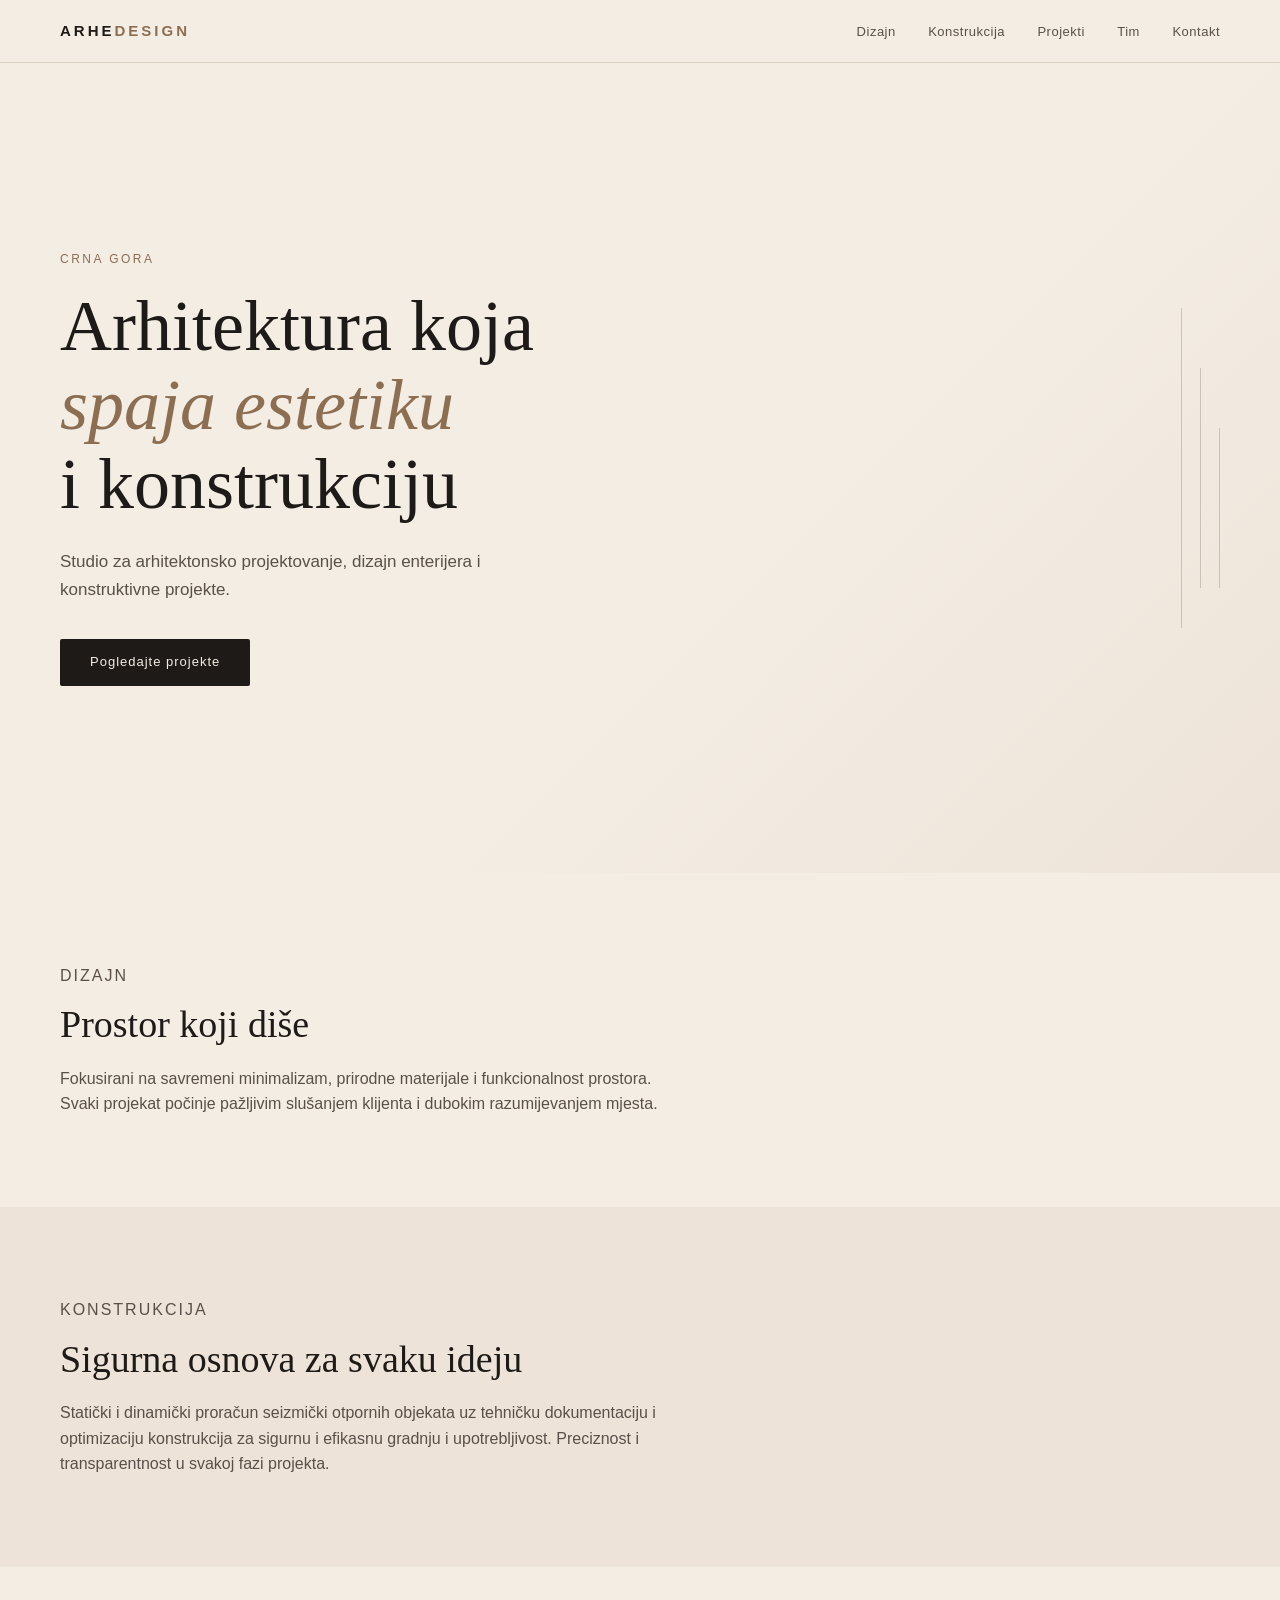
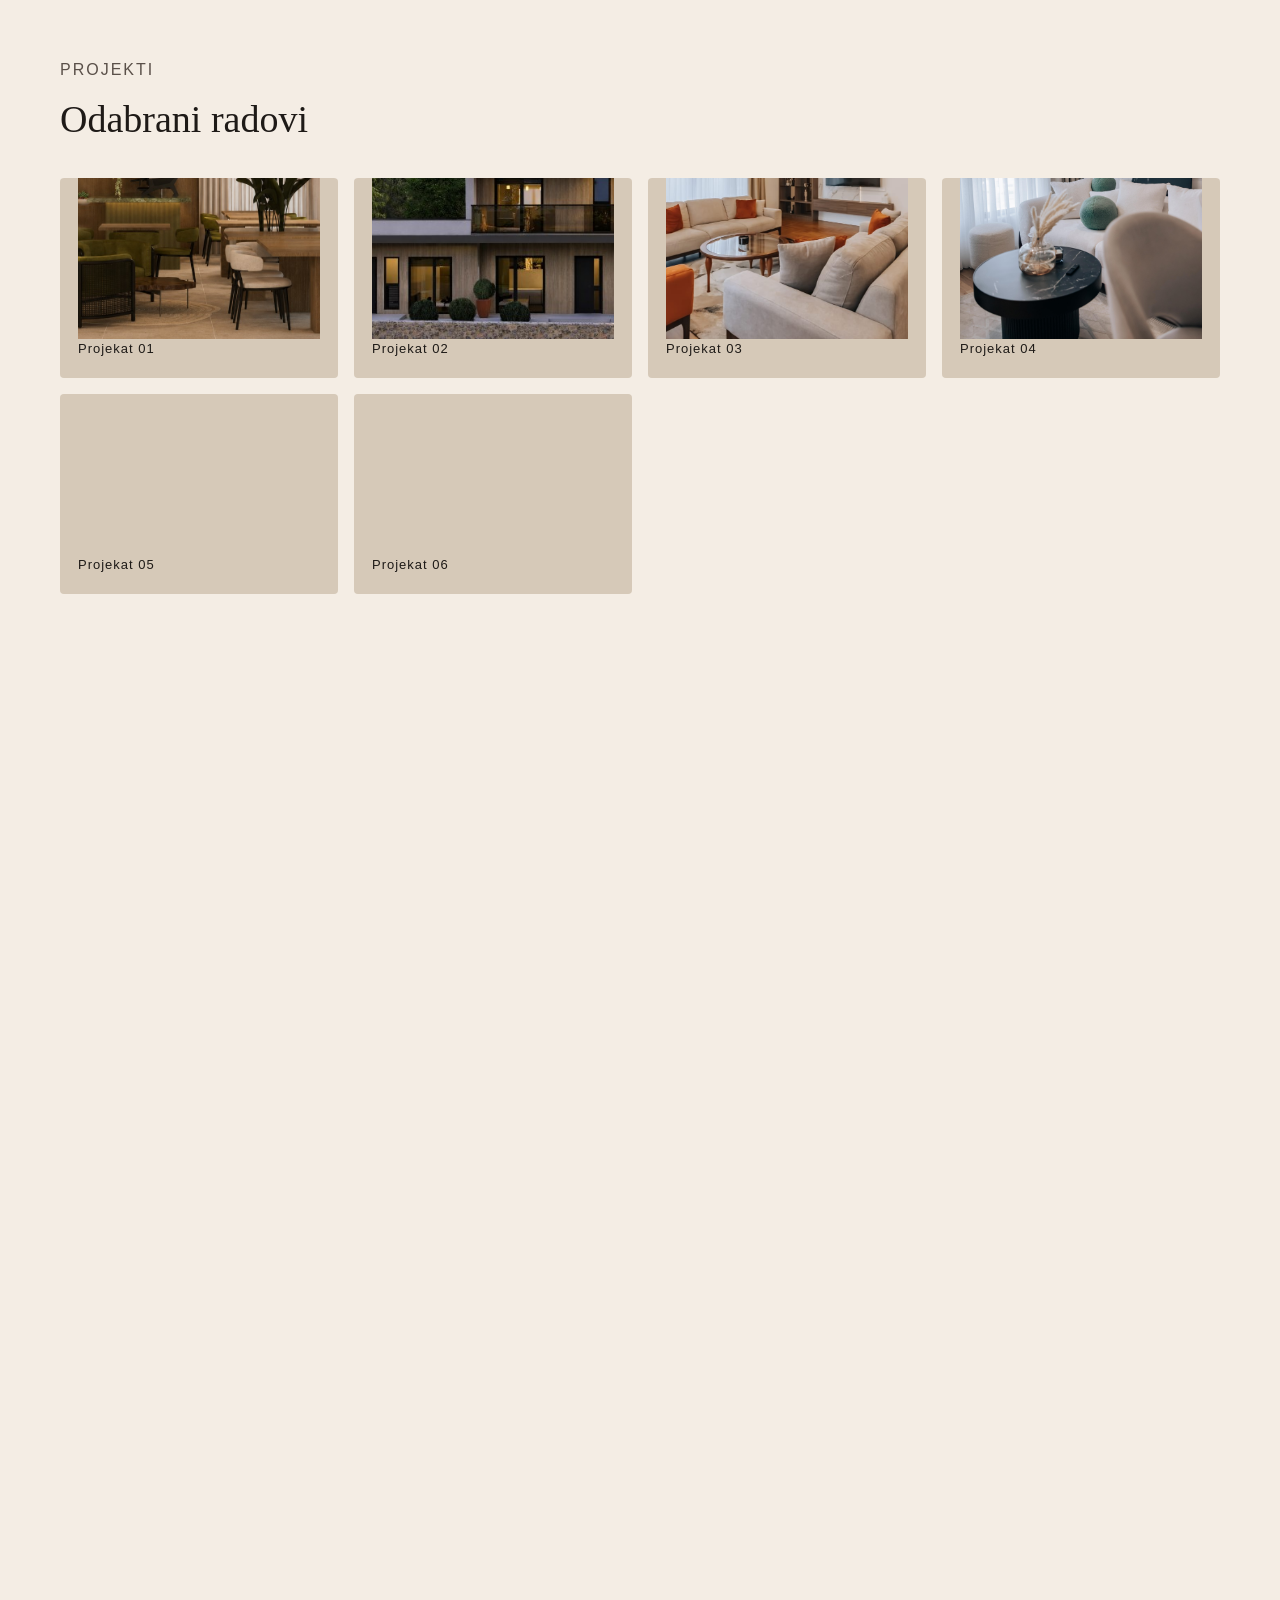
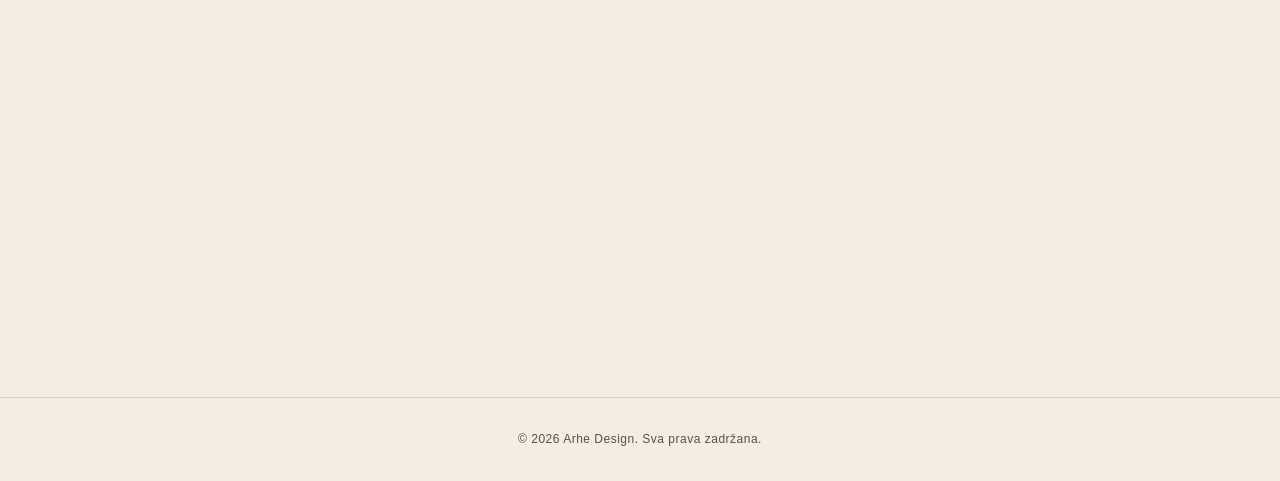
==== index.html @ d89b717d "IG add" ====
<!DOCTYPE html>
<html lang="sr">
<head>
  <meta charset="UTF-8" />
  <meta name="viewport" content="width=device-width, initial-scale=1.0"/>
  <title>Arhe Design – Arhitektonski Studio</title>
  <link rel="stylesheet" href="Style.css"/>
</head>

<body>

  <!-- NAV -->
  <header>
    <div class="logo">ARHE<span>DESIGN</span></div>
    <nav>
      <a href="#design">Dizajn</a>
      <a href="#construction">Konstrukcija</a>
      <a href="#projects">Projekti</a>
      <a href="#team">Tim</a>
      <a href="#contact">Kontakt</a>
    </nav>
    <button class="nav-toggle" aria-label="Meni">&#9776;</button>
  </header>

  <!-- HERO -->
  <section class="hero">
    <div class="hero-inner">
      <p class="eyebrow">Crna Gora</p>
      <h1>Arhitektura koja<br><em>spaja estetiku</em><br>i konstrukciju</h1>
      <p class="hero-sub">Studio za arhitektonsko projektovanje, dizajn enterijera i konstruktivne projekte.</p>
      <a href="#projects" class="btn">Pogledajte projekte</a>
    </div>
    <div class="hero-lines" aria-hidden="true">
      <span></span><span></span><span></span>
    </div>
  </section>

  <!-- DESIGN -->
  <section id="design" class="section reveal">
    <div class="section-inner">
      <p class="label">Dizajn</p>
      <h2>Prostor koji diše</h2>
      <p>Fokusirani na savremeni minimalizam, prirodne materijale i funkcionalnost prostora. Svaki projekat počinje pažljivim slušanjem klijenta i dubokim razumijevanjem mjesta.</p>
    </div>
  </section>

  <!-- CONSTRUCTION -->
  <section id="construction" class="section alt reveal">
    <div class="section-inner">
      <p class="label">Konstrukcija</p>
      <h2>Sigurna osnova za svaku ideju</h2>
      <p>Statički i dinamički proračun seizmički otpornih objekata uz tehničku dokumentaciju i optimizaciju konstrukcija za sigurnu i efikasnu gradnju i upotrebljivost. Preciznost i transparentnost u svakoj fazi projekta.</p>
    </div>
  </section>

  <!-- PROJECTS -->
  <section id="projects" class="section reveal">
    <div class="section-inner">
      <p class="label">Projekti</p>
      <h2>Odabrani radovi</h2>
      <div class="grid">
        <a href="projekat-01.html" class="card">
            <span>
                <div class="person-img-wrap">
                    <img src="images/slika1.1.jpg" alt="slika-1.1">
                </div>
                Projekat 01
            </span>
        </a>
        <a href="projekat-02.html" class="card">
            <span>
                <div class="person-img-wrap">
                    <img src="images/slika2.1.jpg" alt="slika-2.1">
                </div>
                Projekat 02
            </span>
        </a>
        <a href="projekat-03.html" class="card">
          <span>
            <div class="person-img-wrap">
                    <img src="images/slika3.1.jpeg" alt="slika-3.1">
                </div>
            Projekat 03
          </span>
        </a>
        <a href="projekat-04.html" class="card">
          <span>
            <div class="person-img-wrap">
                    <img src="images/slika4.1.jpeg" alt="slika-4.1">
                </div>
            Projekat 04</span>
          </a>
        <a href="projekat-05.html" class="card"><span>Projekat 05</span></a>
        <a href="projekat-06.html" class="card"><span>Projekat 06</span></a>
      </div>
    </div>
  </section>

  <!-- TEAM -->
  <section id="team" class="section alt reveal">
    <div class="section-inner">
      <p class="label">Tim</p>
      <h2>Ko stoji iza studija</h2>
      <div class="team">
        <div class="person">
          <div class="person-img-wrap">
            <img src="images/irma.jpg" alt="Irma Šehović">
          </div>
          <div class="person-info">
            <h3>Irma Šehović</h3>
            <p class="role">Spec. Sci Arh</p>
          </div>
        </div>
        <div class="person">
          <div class="person-img-wrap">
            <img src="images/danijela.jpg" alt="Danijela Crvenica">
          </div>
          <div class="person-info">
            <h3>Danijela Crvenica</h3>
            <p class="role">Spec. Sci Arh</p>
          </div>
        </div>
      </div>
    </div>
  </section>

  <!-- CONTACT -->
  <section id="contact" class="section reveal">
    <div class="section-inner">
      <p class="label">Kontakt</p>
      <h2>Počnimo razgovor</h2>
      <div class="contact-box">
        <a href="mailto:arhedesign7@gmail.com" class="contact-row">
          <span class="contact-icon">✉</span>
          <span>arhedesign7@gmail.com</span>
        </a>
        <a href="https://www.instagram.com/arhe_design" target="_blank" rel="noopener noreferrer" class="contact-row">
          <span class="contact-icon">📷</span>
          <span>@arhe_design</span>
        </a>
        <div class="contact-row">
          <span class="contact-icon">◎</span>
          <span>Crna Gora</span>
        </div>
      </div>
    </div>
  </section>

  <footer>
    <p>© 2026 Arhe Design. Sva prava zadržana.</p>
  </footer>

  <script>
    // Scroll reveal
    const reveals = document.querySelectorAll('.reveal');
    const observer = new IntersectionObserver((entries) => {
      entries.forEach(e => { if (e.isIntersecting) { e.target.classList.add('visible'); } });
    }, { threshold: 0.1 });
    reveals.forEach(el => observer.observe(el));

    // Mobile nav toggle
    const toggle = document.querySelector('.nav-toggle');
    const nav = document.querySelector('nav');
    toggle.addEventListener('click', () => nav.classList.toggle('open'));
    nav.querySelectorAll('a').forEach(a => a.addEventListener('click', () => nav.classList.remove('open')));
  </script>

</body>
</html>
---- Style.css ----
/* ===========================
   RESET & BASE
=========================== */
*, *::before, *::after {
    margin: 0;
    padding: 0;
    box-sizing: border-box;
  }
  
  :root {
    --cream:     #f4ede4;
    --cream-alt: #ede3d8;
    --sand:      #d6c9b8;
    --ink:       #1e1a17;
    --ink-soft:  #5a5049;
    --accent:    #8c6e52;
    --border:    #ddd0c3;
  }
  
  html {
    scroll-behavior: smooth;
  }
  
  body {
    background: var(--cream);
    color: var(--ink);
    font-family: "Helvetica Neue", Arial, sans-serif;
    font-size: 16px;
    line-height: 1.6;
    -webkit-font-smoothing: antialiased;
  }
  
  /* ===========================
     SCROLL REVEAL
  =========================== */
  .reveal {
    opacity: 0;
    transform: translateY(28px);
    transition: opacity 0.7s ease, transform 0.7s ease;
  }
  .reveal.visible {
    opacity: 1;
    transform: none;
  }
  
  /* ===========================
     HEADER
  =========================== */
  header {
    position: sticky;
    top: 0;
    z-index: 100;
    display: flex;
    align-items: center;
    justify-content: space-between;
    padding: 18px 60px;
    background: rgba(244, 237, 228, 0.92);
    backdrop-filter: blur(8px);
    border-bottom: 1px solid var(--border);
  }
  
  .logo {
    font-size: 15px;
    font-weight: 700;
    letter-spacing: 3px;
    color: var(--ink);
  }
  .logo span {
    color: var(--accent);
  }
  
  nav a {
    margin-left: 28px;
    text-decoration: none;
    color: var(--ink-soft);
    font-size: 13px;
    letter-spacing: 0.5px;
    transition: color 0.2s;
  }
  nav a:hover { color: var(--accent); }
  
  .nav-toggle {
    display: none;
    background: none;
    border: none;
    font-size: 22px;
    cursor: pointer;
    color: var(--ink);
  }
  
  /* ===========================
     HERO
  =========================== */
  .hero {
    min-height: 90vh;
    display: flex;
    align-items: center;
    padding: 80px 60px;
    position: relative;
    overflow: hidden;
    background: linear-gradient(135deg, var(--cream) 60%, var(--cream-alt));
  }
  
  .hero-inner {
    position: relative;
    z-index: 2;
    max-width: 760px;
  }
  
  .eyebrow {
    font-size: 12px;
    letter-spacing: 2.5px;
    text-transform: uppercase;
    color: var(--accent);
    margin-bottom: 18px;
  }
  
  .hero h1 {
    font-family: Georgia, "Times New Roman", serif;
    font-size: clamp(36px, 6vw, 72px);
    line-height: 1.1;
    font-weight: 400;
    color: var(--ink);
    margin-bottom: 24px;
  }
  
  .hero h1 em {
    font-style: italic;
    color: var(--accent);
  }
  
  .hero-sub {
    font-size: 17px;
    color: var(--ink-soft);
    max-width: 500px;
    margin-bottom: 36px;
  }
  
  .btn {
    display: inline-block;
    padding: 13px 30px;
    background: var(--ink);
    color: var(--cream);
    text-decoration: none;
    font-size: 13px;
    letter-spacing: 1px;
    border-radius: 2px;
    transition: background 0.25s, transform 0.2s;
  }
  .btn:hover {
    background: var(--accent);
    transform: translateY(-2px);
  }
  
  /* Decorative lines */
  .hero-lines {
    position: absolute;
    right: 60px;
    top: 50%;
    transform: translateY(-50%);
    display: flex;
    gap: 18px;
    opacity: 0.18;
    pointer-events: none;
  }
  .hero-lines span {
    width: 1px;
    height: 320px;
    background: var(--ink);
    display: block;
  }
  .hero-lines span:nth-child(2) { height: 220px; margin-top: 60px; }
  .hero-lines span:nth-child(3) { height: 160px; margin-top: 120px; }
  
  /* ===========================
     SECTIONS
  =========================== */
  .section {
    padding: 90px 60px;
  }
  
  .section.alt {
    background: var(--cream-alt);
  }
  
  .section-inner {
    max-width: 1600px;
    margin: 0 auto;
  }
  
  .label {
    font-size: 11px;
    letter-spacing: 2px;
    text-transform: uppercase;
    color: var(--accent);
    margin-bottom: 14px;
  }
  
  .section h2 {
    font-family: Georgia, "Times New Roman", serif;
    font-size: clamp(24px, 3.5vw, 38px);
    font-weight: 400;
    margin-bottom: 18px;
    line-height: 1.2;
  }
  
  .section p {
    color: var(--ink-soft);
    max-width: 600px;
    font-size: 16px;
  }
  
  /* ===========================
     PROJECT GRID
  =========================== */
  .grid {
    display: grid;
    grid-template-columns: repeat(auto-fit, minmax(260px, 1fr));
    gap: 16px;
    margin-top: 36px;
  }
  
  .card {
    height: 200px;
    background: var(--sand);
    border-radius: 4px;
    display: flex;
    align-items: flex-end;
    padding: 18px;
    position: relative;
    overflow: hidden;
    cursor: pointer;
    text-decoration: none;
    transition: transform 0.3s ease, box-shadow 0.3s ease;
  }
  .card::before {
    content: '→';
    position: absolute;
    top: 18px;
    right: 18px;
    font-size: 18px;
    color: var(--ink);
    opacity: 0;
    transform: translateX(-6px);
    transition: opacity 0.25s, transform 0.25s;
  }
  .card:hover {
    transform: translateY(-4px);
    box-shadow: 0 16px 36px rgba(0,0,0,0.1);
  }
  .card:hover::before {
    opacity: 1;
    transform: none;
  }
  .card span {
    font-size: 13px;
    letter-spacing: 1px;
    color: var(--ink);
    font-weight: 500;
  }
  
  /* ===========================
     TEAM
  =========================== */
  .team {
    display: grid;
    grid-template-columns: repeat(auto-fit, minmax(240px, 320px));
    gap: 24px;
    margin-top: 36px;
  }
  
  .person {
    background: var(--cream);
    border: 1px solid var(--border);
    border-radius: 6px;
    overflow: hidden;
    transition: transform 0.3s ease, box-shadow 0.3s ease;
  }
  .person:hover {
    transform: translateY(-6px);
    box-shadow: 0 14px 32px rgba(0,0,0,0.09);
  }
  
  .person-img-wrap {
    width: 100%;
    aspect-ratio: 3 / 4;
    background: var(--sand);
    overflow: hidden;
  }
  
  .person-img-wrap img {
    width: 100%;
    height: 100%;
    object-fit: cover;
    display: block;
    transition: transform 0.4s ease;
  }
  .person:hover .person-img-wrap img {
    transform: scale(1.04);
  }
  
  .person-info {
    padding: 18px 20px;
    border-top: 1px solid var(--border);
  }
  
  .person-info h3 {
    font-family: Georgia, serif;
    font-weight: 400;
    font-size: 17px;
    margin-bottom: 4px;
  }
  
  .person-info .role {
    font-size: 12px;
    letter-spacing: 1px;
    text-transform: uppercase;
    color: var(--accent);
  }
  
  /* ===========================
     CONTACT
  =========================== */
  .contact-box {
    margin-top: 32px;
    display: flex;
    flex-direction: column;
    gap: 0;
    border: 1px solid var(--border);
    border-radius: 6px;
    overflow: hidden;
    max-width: 420px;
  }
  
  .contact-row {
    display: flex;
    align-items: center;
    gap: 16px;
    padding: 20px 24px;
    background: var(--cream);
    text-decoration: none;
    color: var(--ink);
    font-size: 15px;
    border-bottom: 1px solid var(--border);
    transition: background 0.2s;
  }
  .contact-row:last-child { border-bottom: none; }
  .contact-row:hover { background: var(--cream-alt); }
  
  .contact-icon {
    font-size: 16px;
    color: var(--accent);
    width: 22px;
    text-align: center;
    flex-shrink: 0;
  }
  
  /* ===========================
     FOOTER
  =========================== */
  footer {
    text-align: center;
    padding: 32px 60px;
    font-size: 12px;
    letter-spacing: 0.5px;
    color: var(--ink-soft);
    border-top: 1px solid var(--border);
  }
  
  /* ===========================
     RESPONSIVE
  =========================== */
  @media (max-width: 768px) {
    header { padding: 16px 24px; }
  
    nav {
      display: none;
      position: absolute;
      top: 100%;
      left: 0; right: 0;
      background: var(--cream);
      border-bottom: 1px solid var(--border);
      padding: 16px 24px;
      flex-direction: column;
    }
    nav.open { display: flex; }
    nav a { margin: 8px 0; font-size: 15px; }
    .nav-toggle { display: block; }
  
    .hero { padding: 60px 24px; min-height: 80vh; }
    .hero-lines { display: none; }
  
    .section { padding: 60px 24px; }
    footer { padding: 24px; }
  
    .team { grid-template-columns: 1fr 1fr; }
  }
  
  @media (max-width: 480px) {
    .team { grid-template-columns: 1fr; max-width: 320px; }
    .grid { grid-template-columns: 1fr 1fr; }
    .card { height: 150px; }
  }
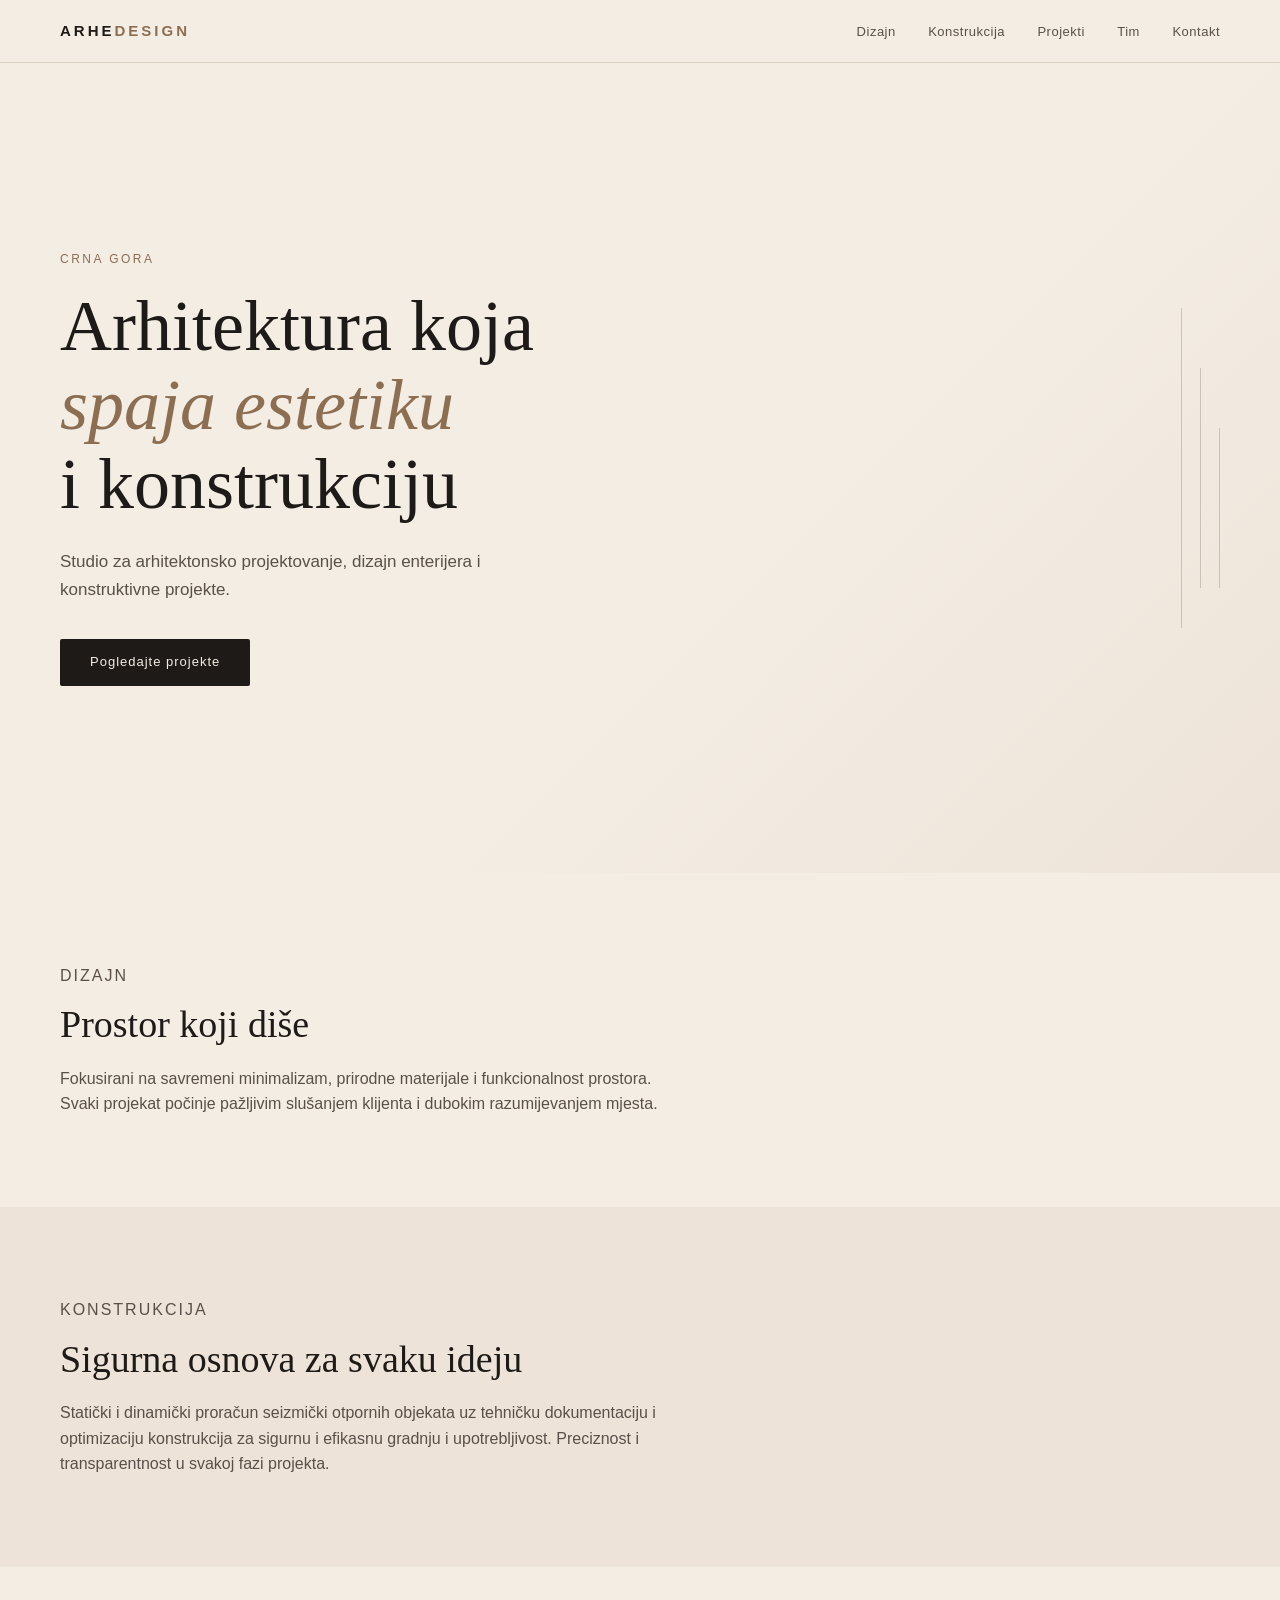
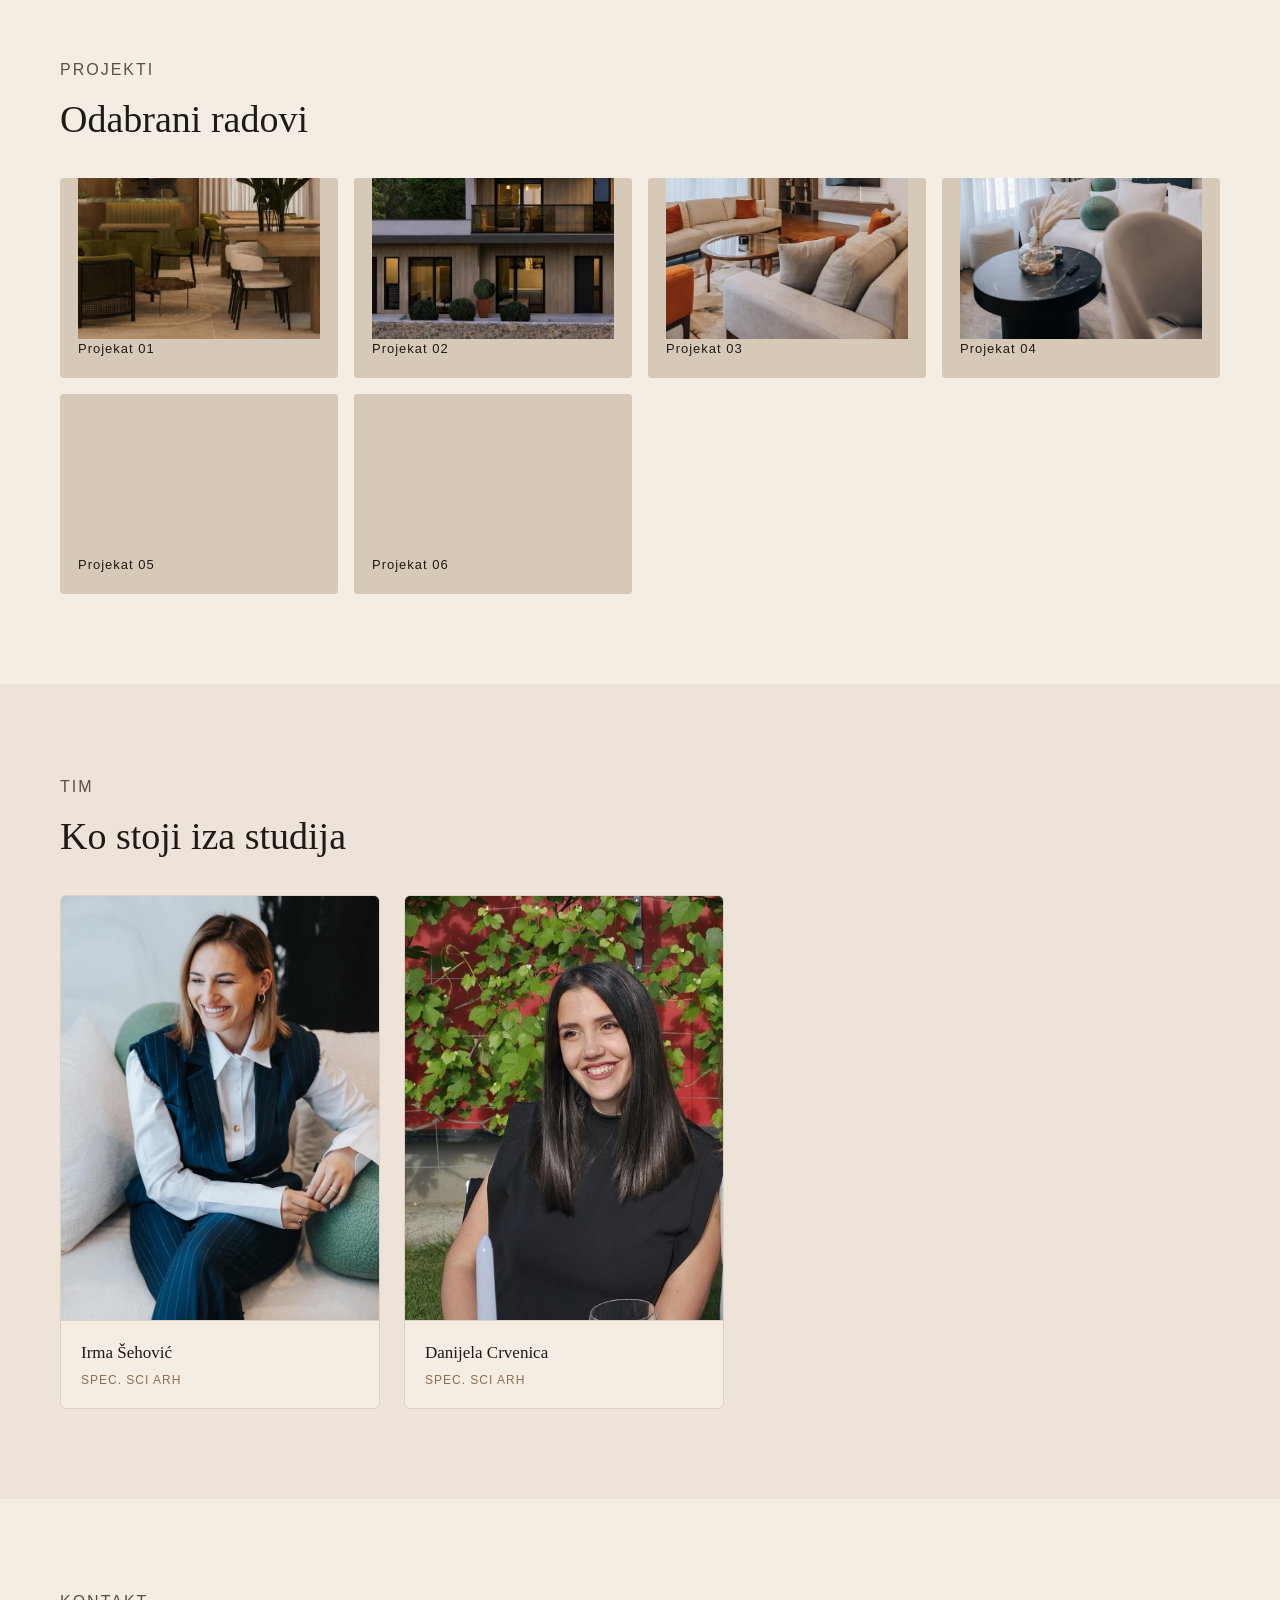
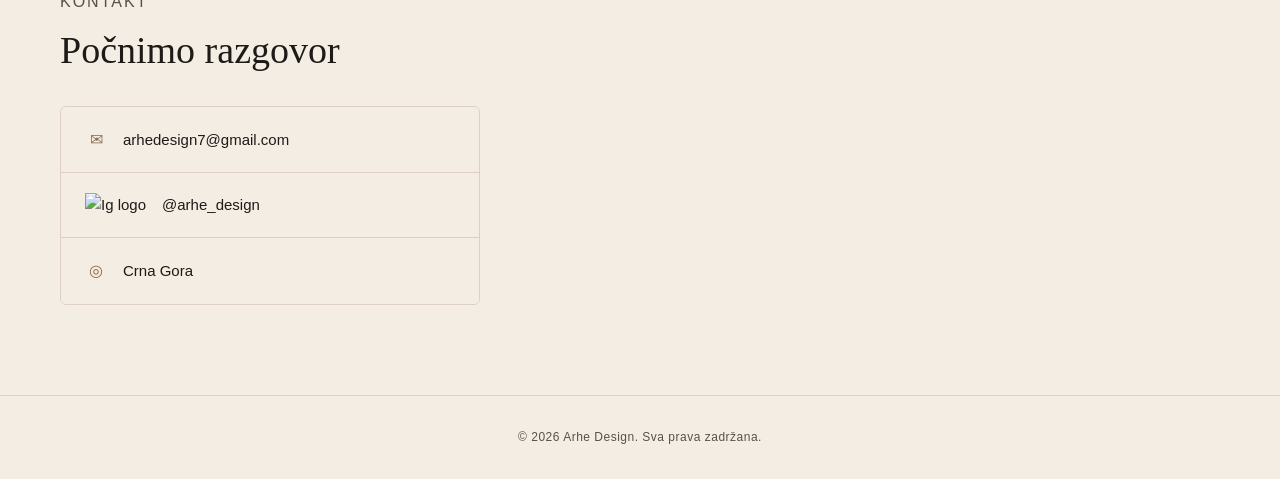
==== commit 993bb4bf: "IG logo add" ====
--- a/index.html
+++ b/index.html
@@ -135,7 +135,7 @@
           <span>arhedesign7@gmail.com</span>
         </a>
         <a href="https://www.instagram.com/arhe_design" target="_blank" rel="noopener noreferrer" class="contact-row">
-          <span class="contact-icon">📷</span>
+          <img src="images/iglogo.png" alt="Ig logo">
           <span>@arhe_design</span>
         </a>
         <div class="contact-row">
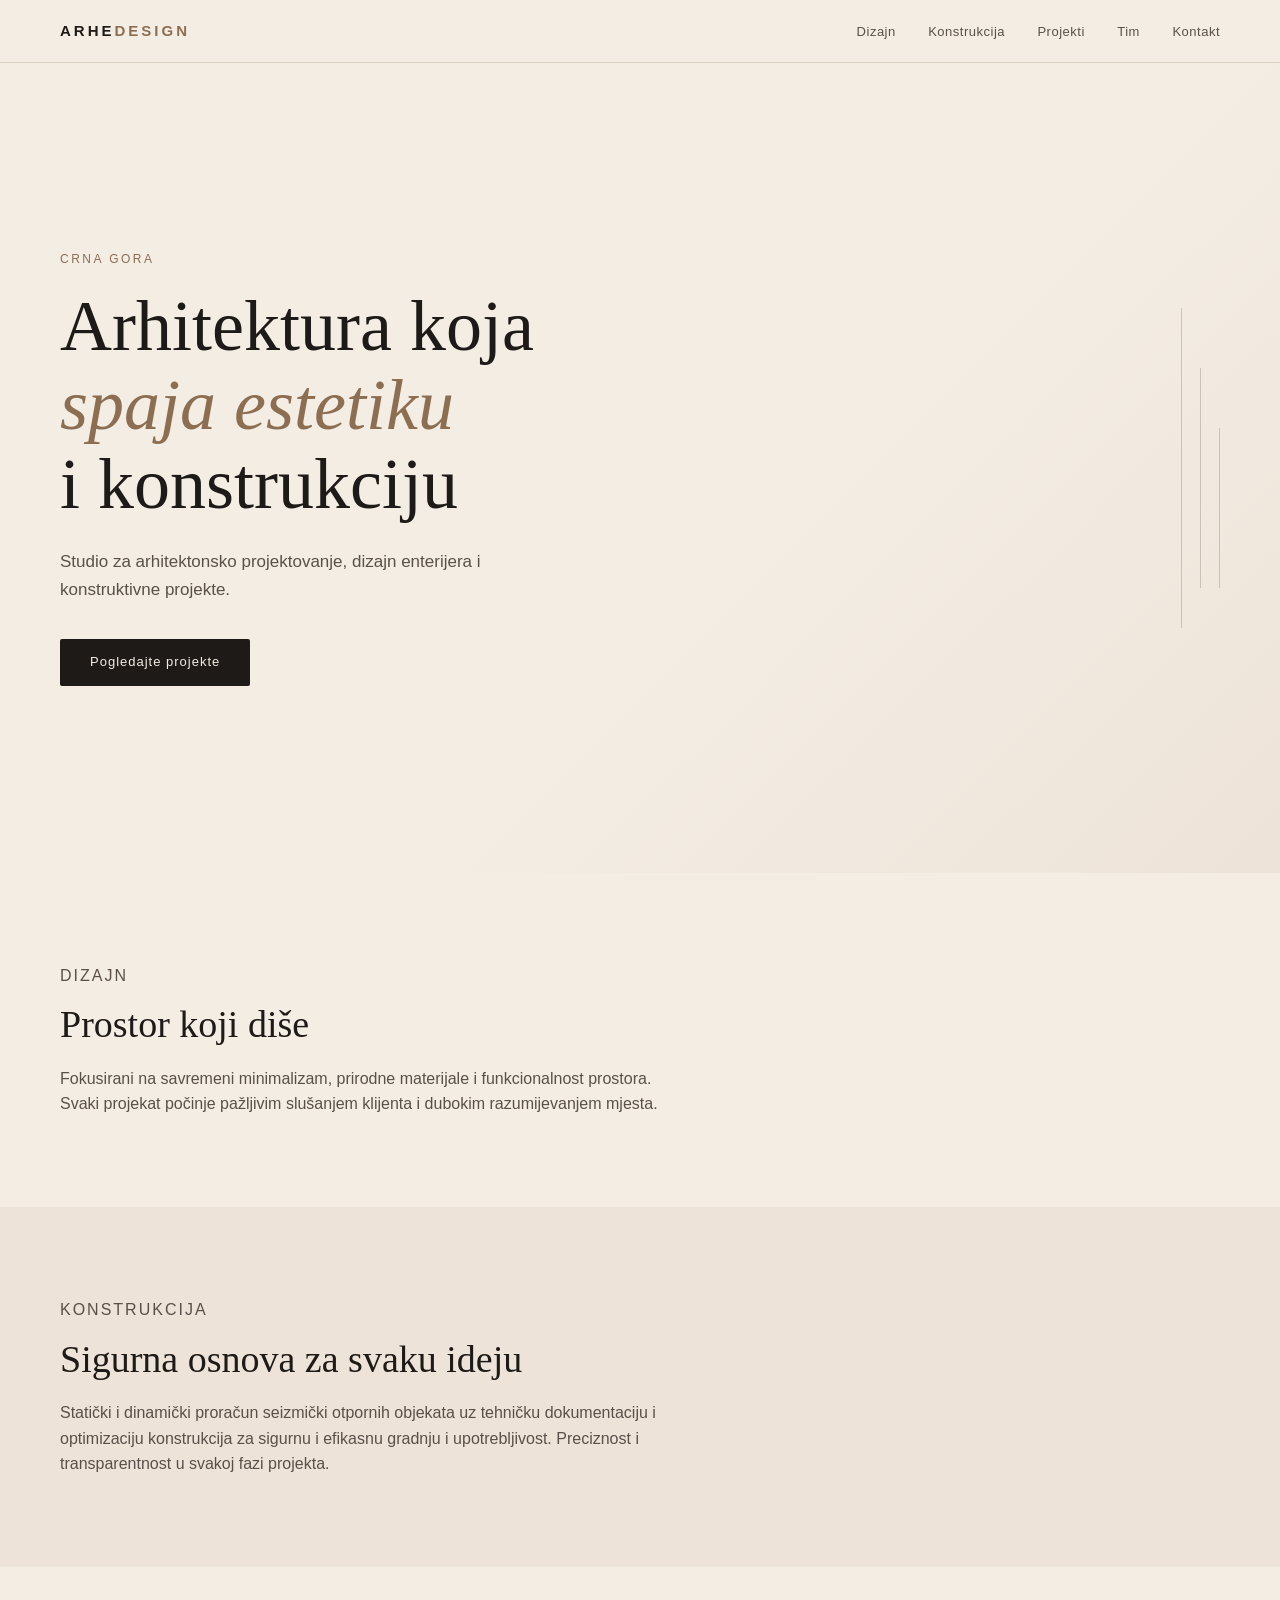
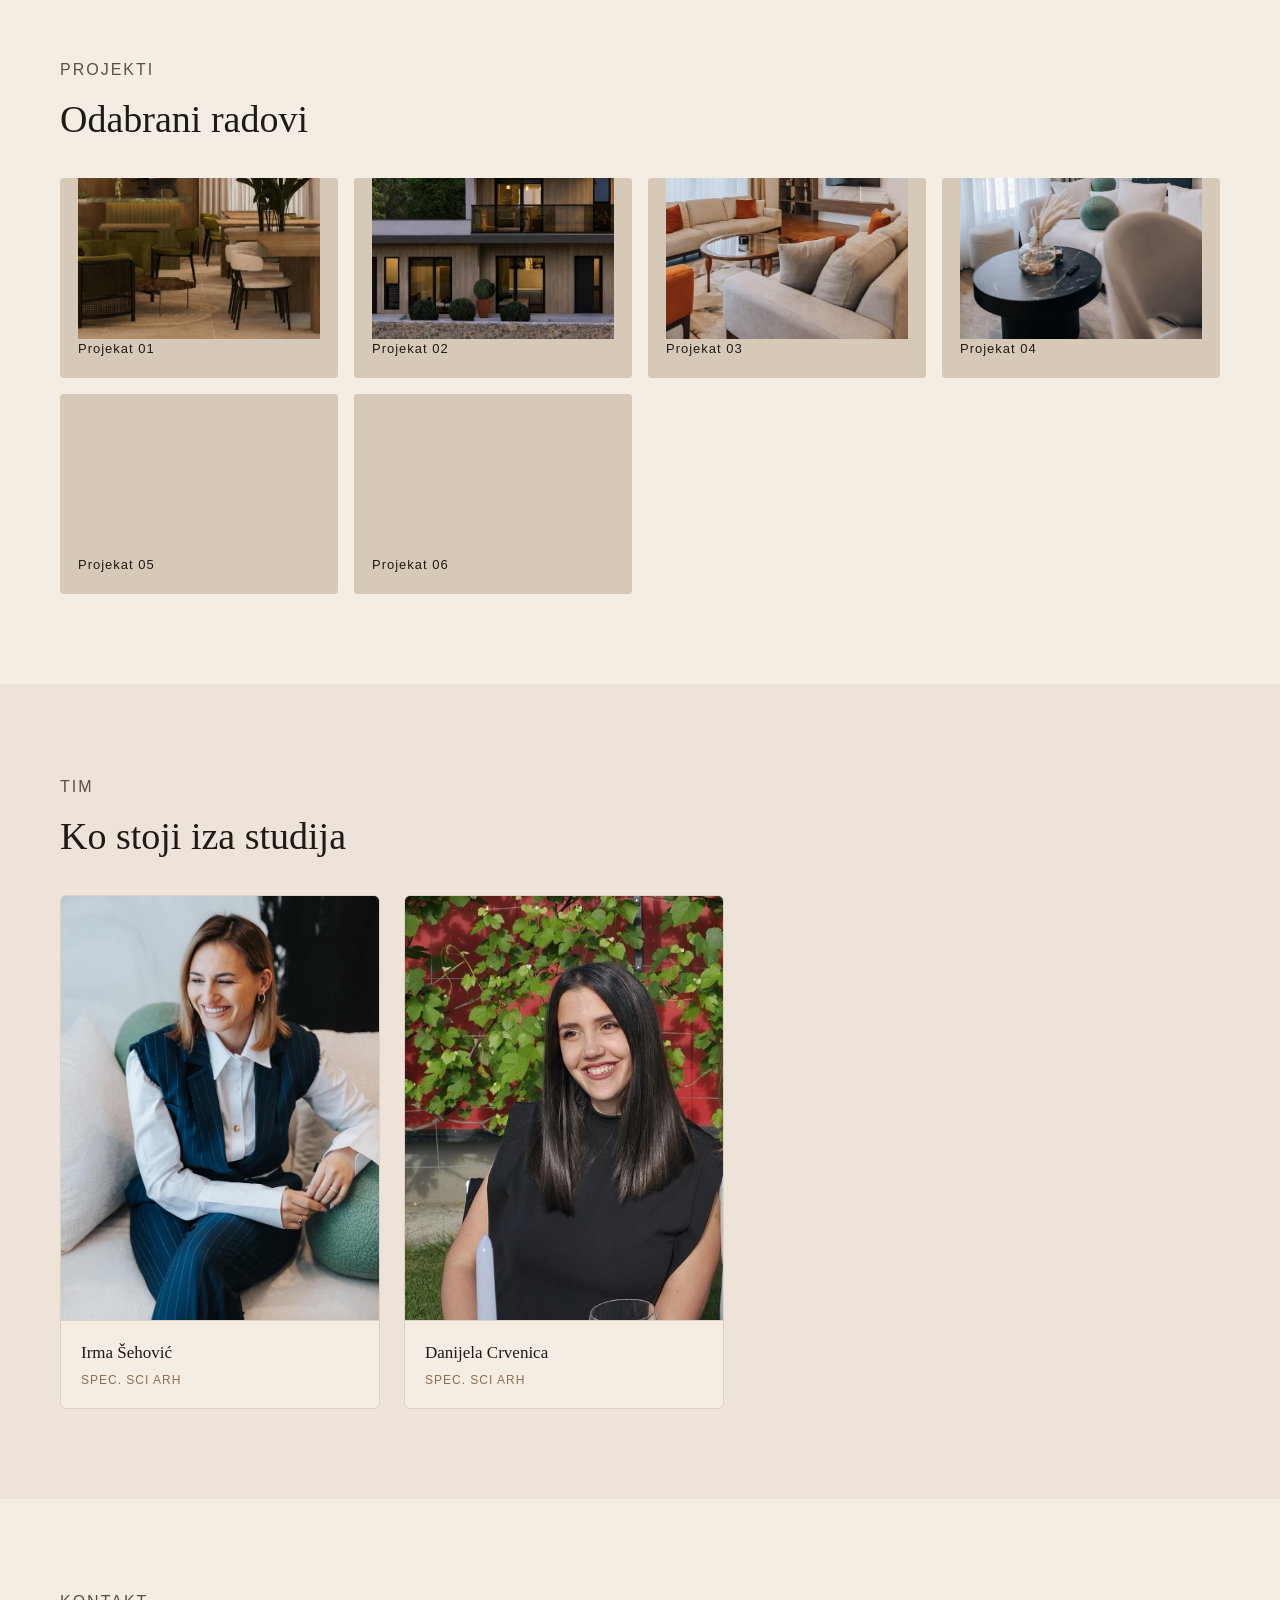
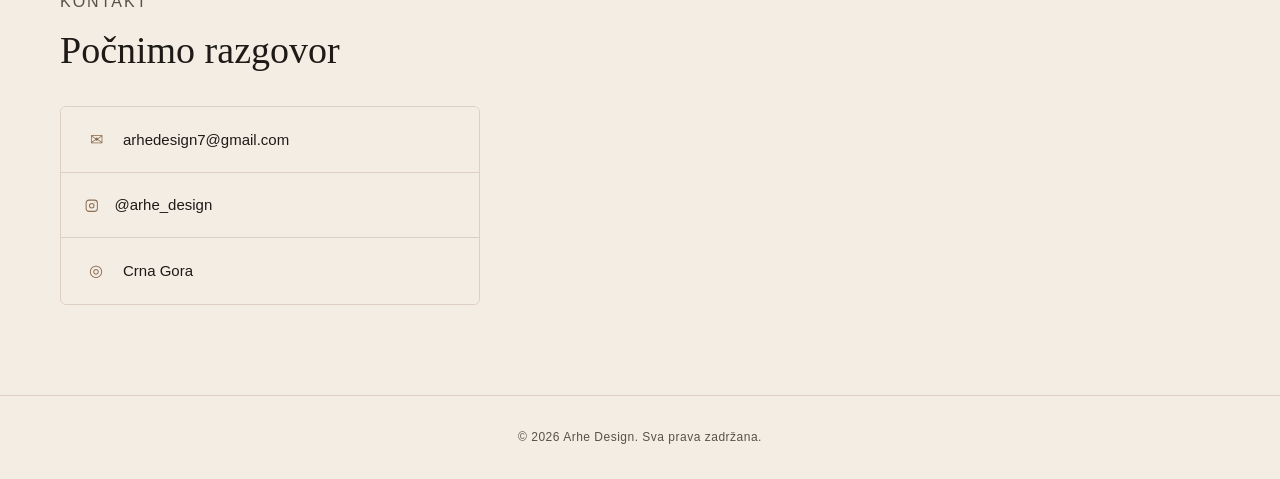
==== commit 3ae517c0: "IG changes" ====
--- a/index.html
+++ b/index.html
@@ -135,7 +135,11 @@
           <span>arhedesign7@gmail.com</span>
         </a>
         <a href="https://www.instagram.com/arhe_design" target="_blank" rel="noopener noreferrer" class="contact-row">
-          <img src="images/iglogo.png" alt="Ig logo">
+          <svg class="contact-icon" viewBox="0 0 24 24" width="20" height="20" fill="none" stroke="currentColor" stroke-width="1.8">
+            <rect x="2" y="2" width="20" height="20" rx="5" ry="5"></rect>
+            <circle cx="12" cy="12" r="4"></circle>
+            <circle cx="17.5" cy="6.5" r="0.8" fill="currentColor" stroke="none"></circle>
+          </svg>
           <span>@arhe_design</span>
         </a>
         <div class="contact-row">
--- a/Style.css
+++ b/Style.css
@@ -355,6 +355,14 @@
     flex-shrink: 0;
   }
   
+  svg.contact-icon {
+  width: 13.5px;
+  height: 13.5px;
+  color: var(--accent);
+  text-align: center;
+  flex-shrink: 0;
+  }
+
   /* ===========================
      FOOTER
   =========================== */
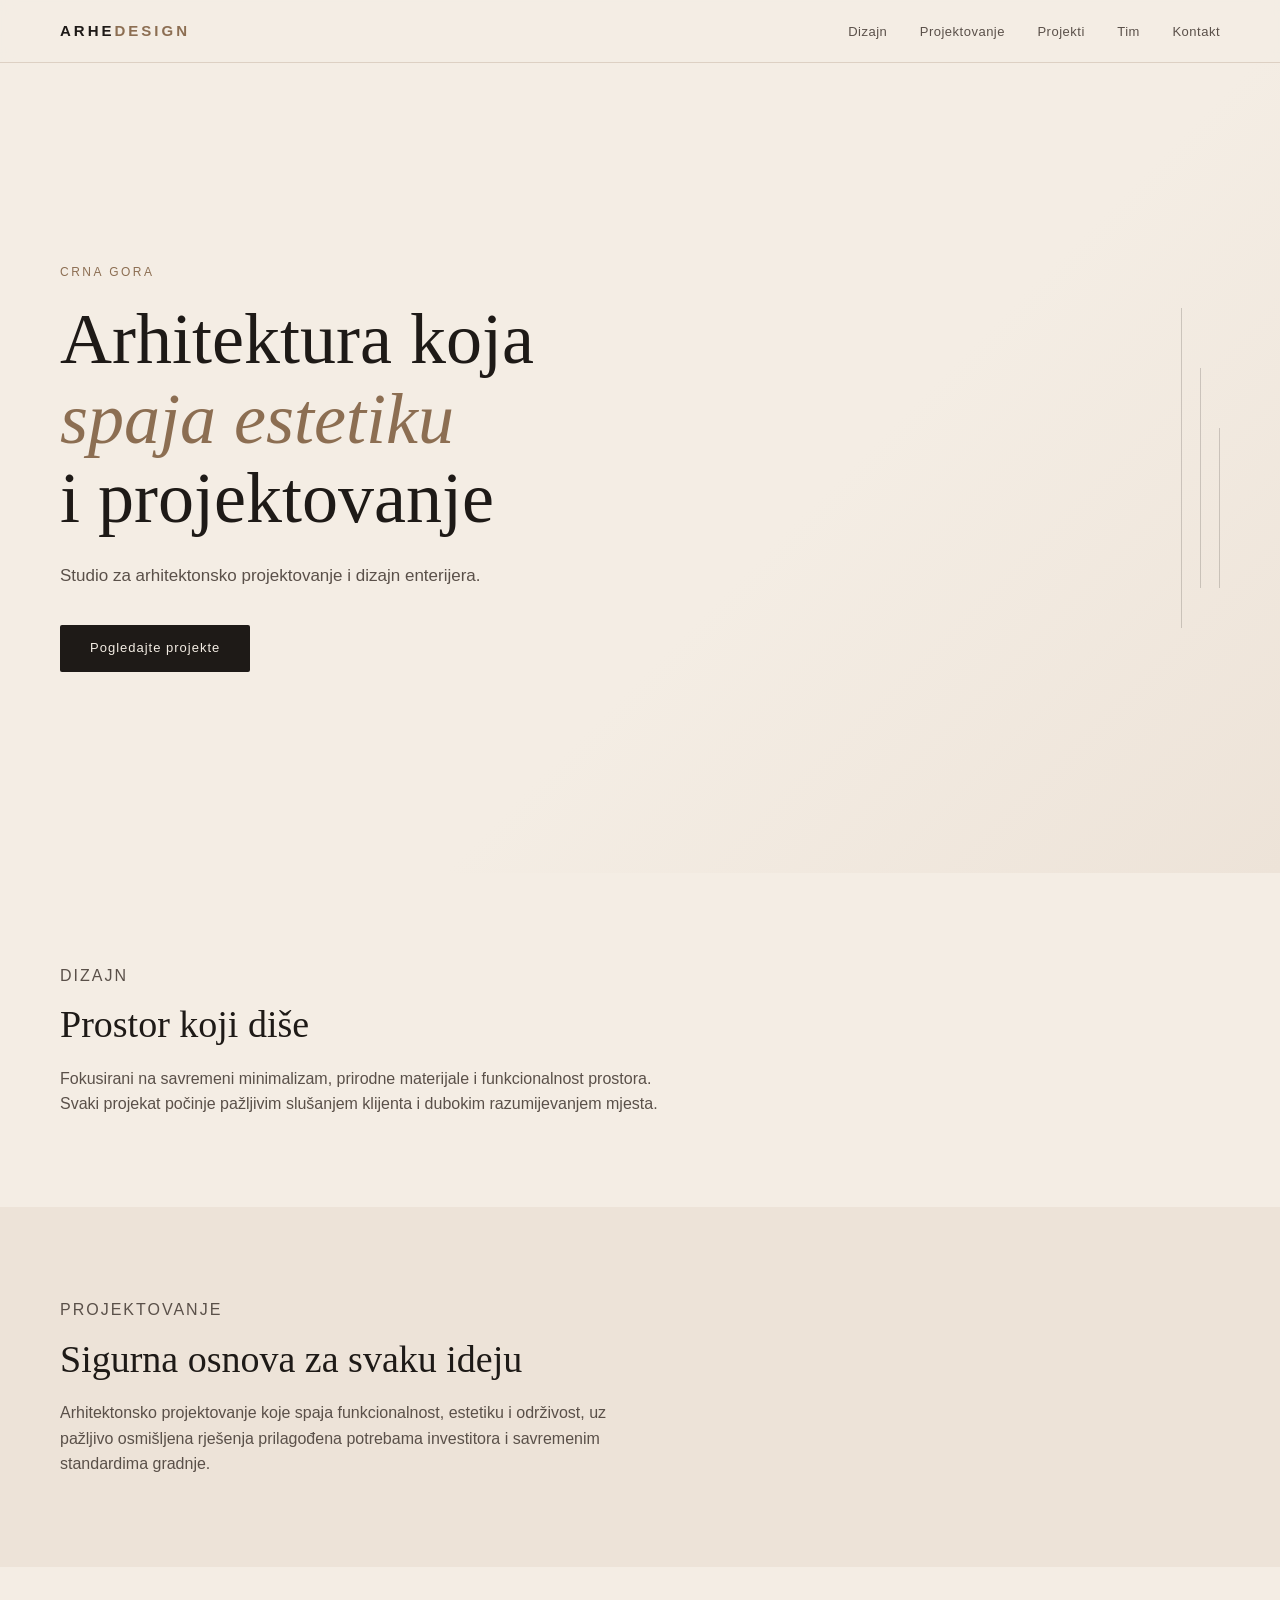
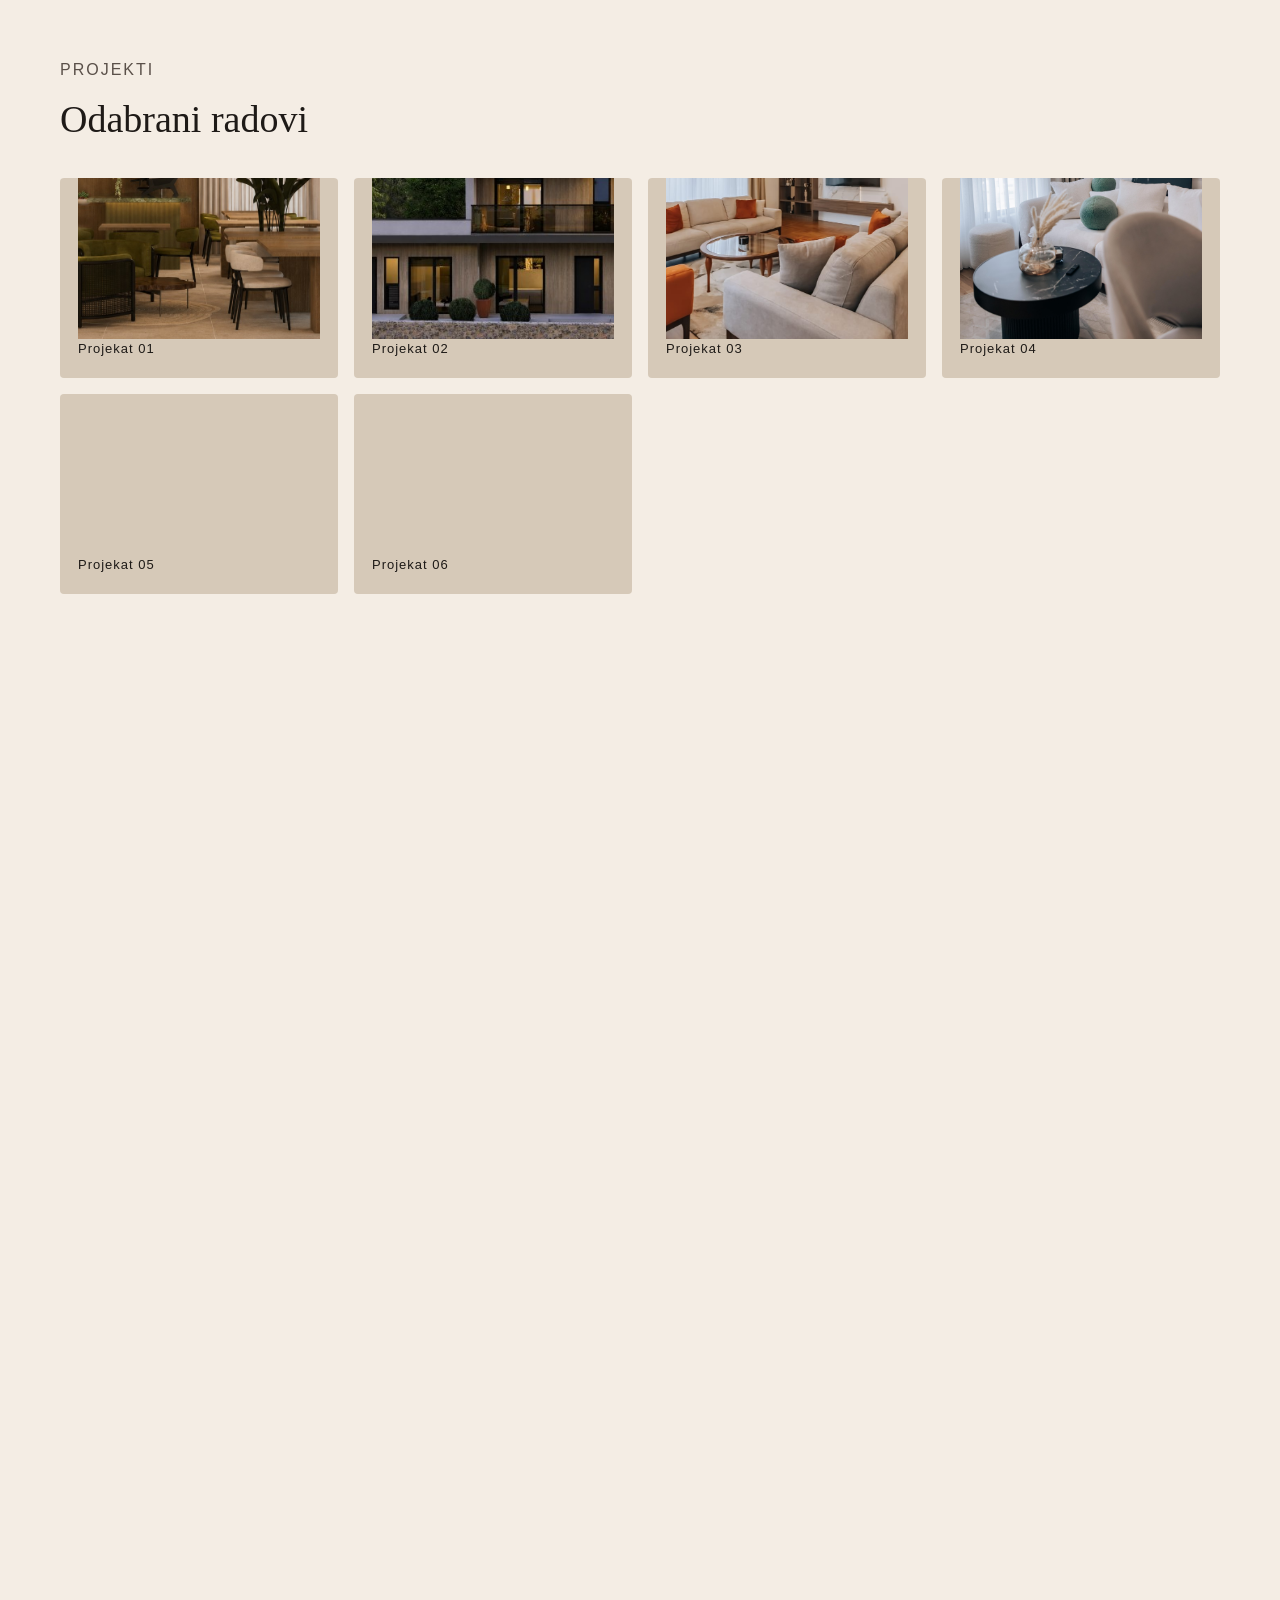
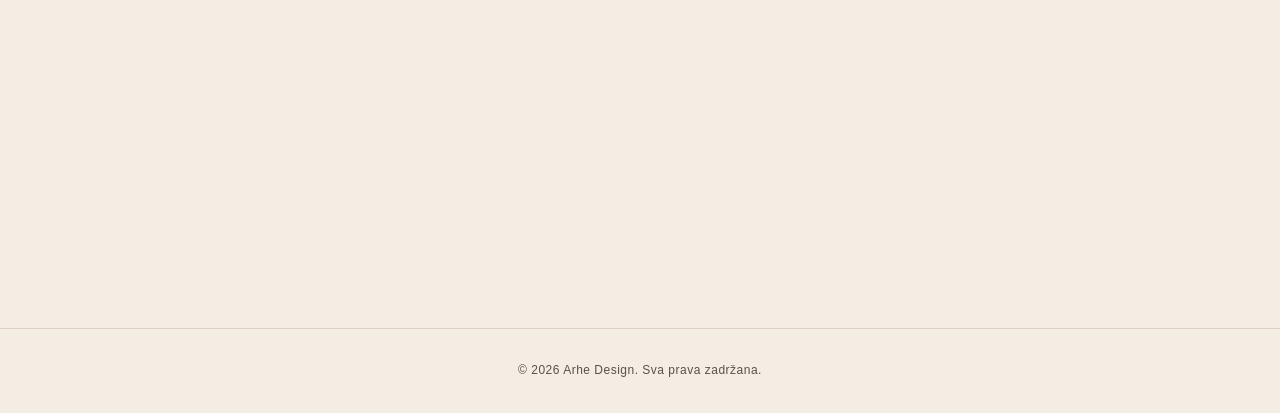
==== commit 1a4f7d7b: "Changes" ====
--- a/index.html
+++ b/index.html
@@ -14,7 +14,7 @@
     <div class="logo">ARHE<span>DESIGN</span></div>
     <nav>
       <a href="#design">Dizajn</a>
-      <a href="#construction">Konstrukcija</a>
+      <a href="#construction">Projektovanje</a>
       <a href="#projects">Projekti</a>
       <a href="#team">Tim</a>
       <a href="#contact">Kontakt</a>
@@ -26,8 +26,8 @@
   <section class="hero">
     <div class="hero-inner">
       <p class="eyebrow">Crna Gora</p>
-      <h1>Arhitektura koja<br><em>spaja estetiku</em><br>i konstrukciju</h1>
-      <p class="hero-sub">Studio za arhitektonsko projektovanje, dizajn enterijera i konstruktivne projekte.</p>
+      <h1>Arhitektura koja<br><em>spaja estetiku</em><br>i projektovanje</h1>
+      <p class="hero-sub">Studio za arhitektonsko projektovanje i dizajn enterijera.</p>
       <a href="#projects" class="btn">Pogledajte projekte</a>
     </div>
     <div class="hero-lines" aria-hidden="true">
@@ -47,9 +47,9 @@
   <!-- CONSTRUCTION -->
   <section id="construction" class="section alt reveal">
     <div class="section-inner">
-      <p class="label">Konstrukcija</p>
+      <p class="label">Projektovanje</p>
       <h2>Sigurna osnova za svaku ideju</h2>
-      <p>Statički i dinamički proračun seizmički otpornih objekata uz tehničku dokumentaciju i optimizaciju konstrukcija za sigurnu i efikasnu gradnju i upotrebljivost. Preciznost i transparentnost u svakoj fazi projekta.</p>
+      <p>Arhitektonsko projektovanje koje spaja funkcionalnost, estetiku i održivost, uz pažljivo osmišljena rješenja prilagođena potrebama investitora i savremenim standardima gradnje.</p>
     </div>
   </section>
 
@@ -142,10 +142,10 @@
           </svg>
           <span>@arhe_design</span>
         </a>
-        <div class="contact-row">
+        <!-- <div class="contact-row">
           <span class="contact-icon">◎</span>
           <span>Crna Gora</span>
-        </div>
+        </div> -->
       </div>
     </div>
   </section>
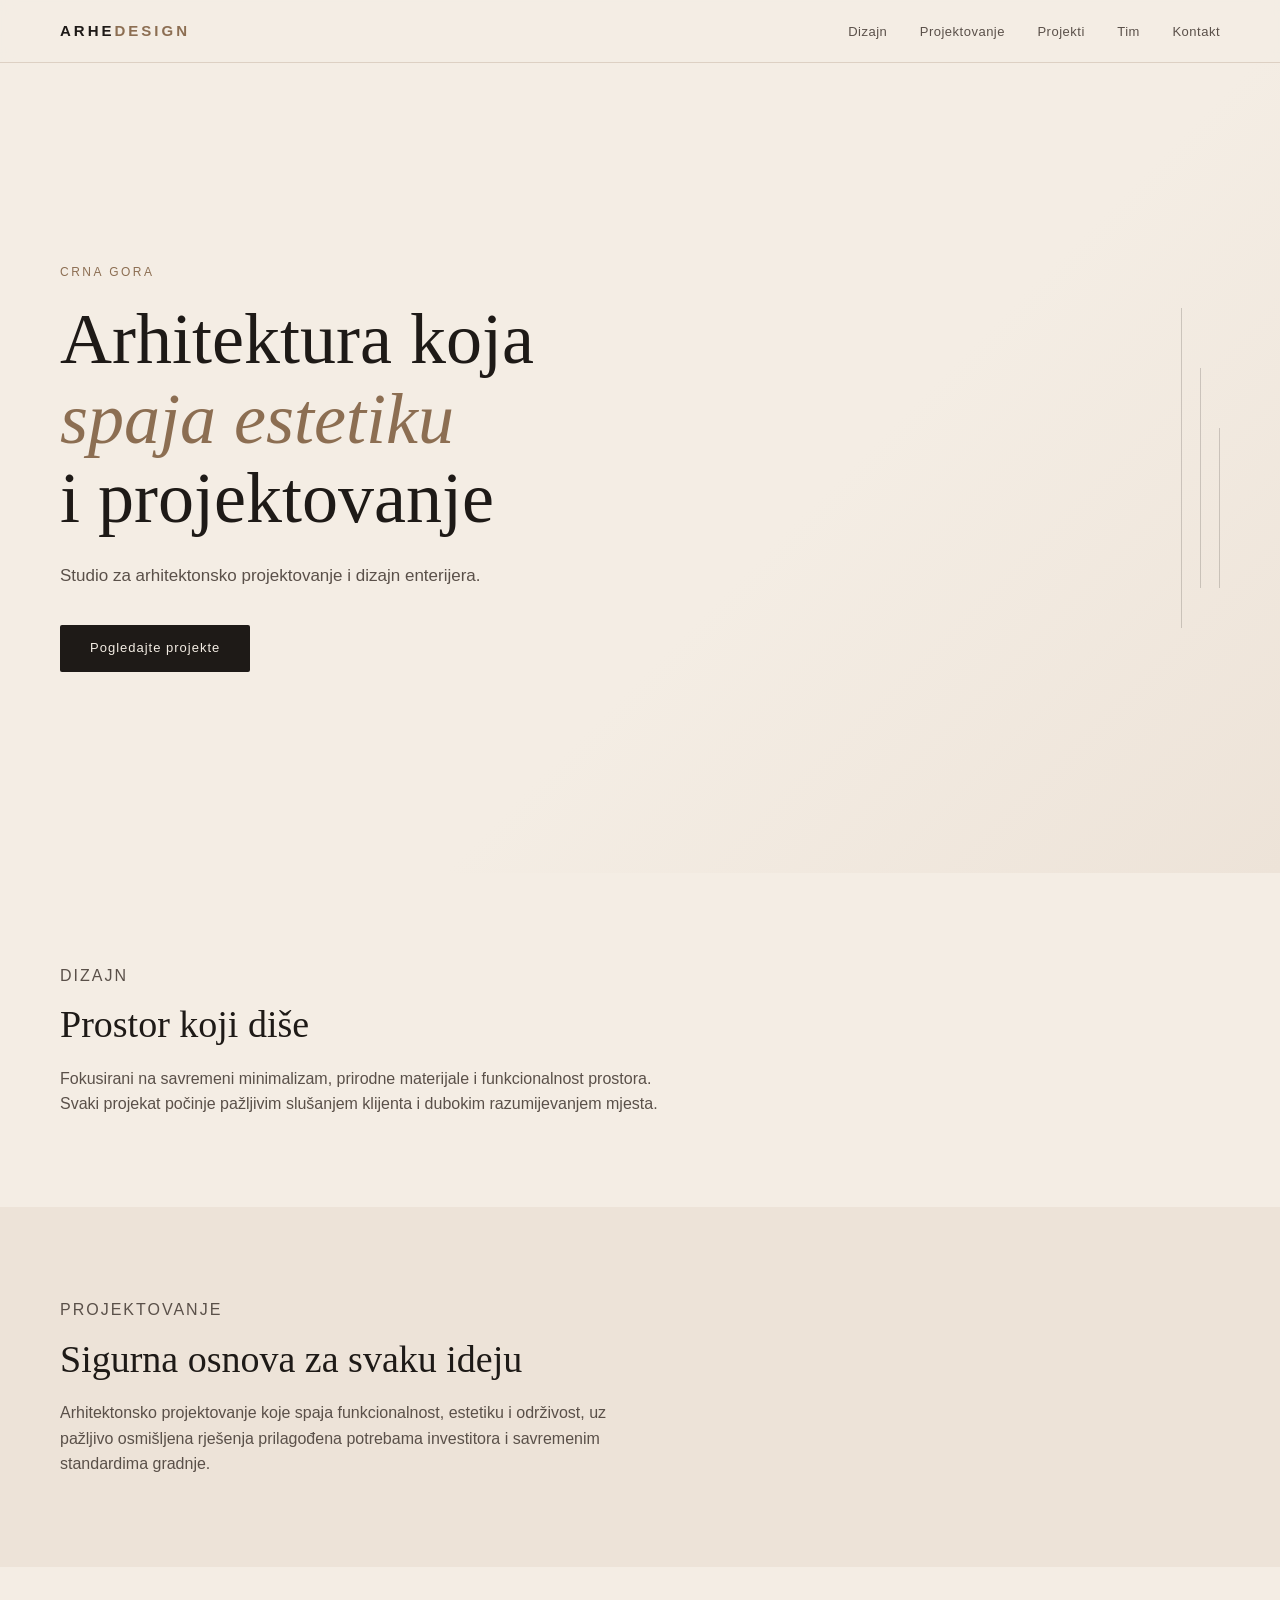
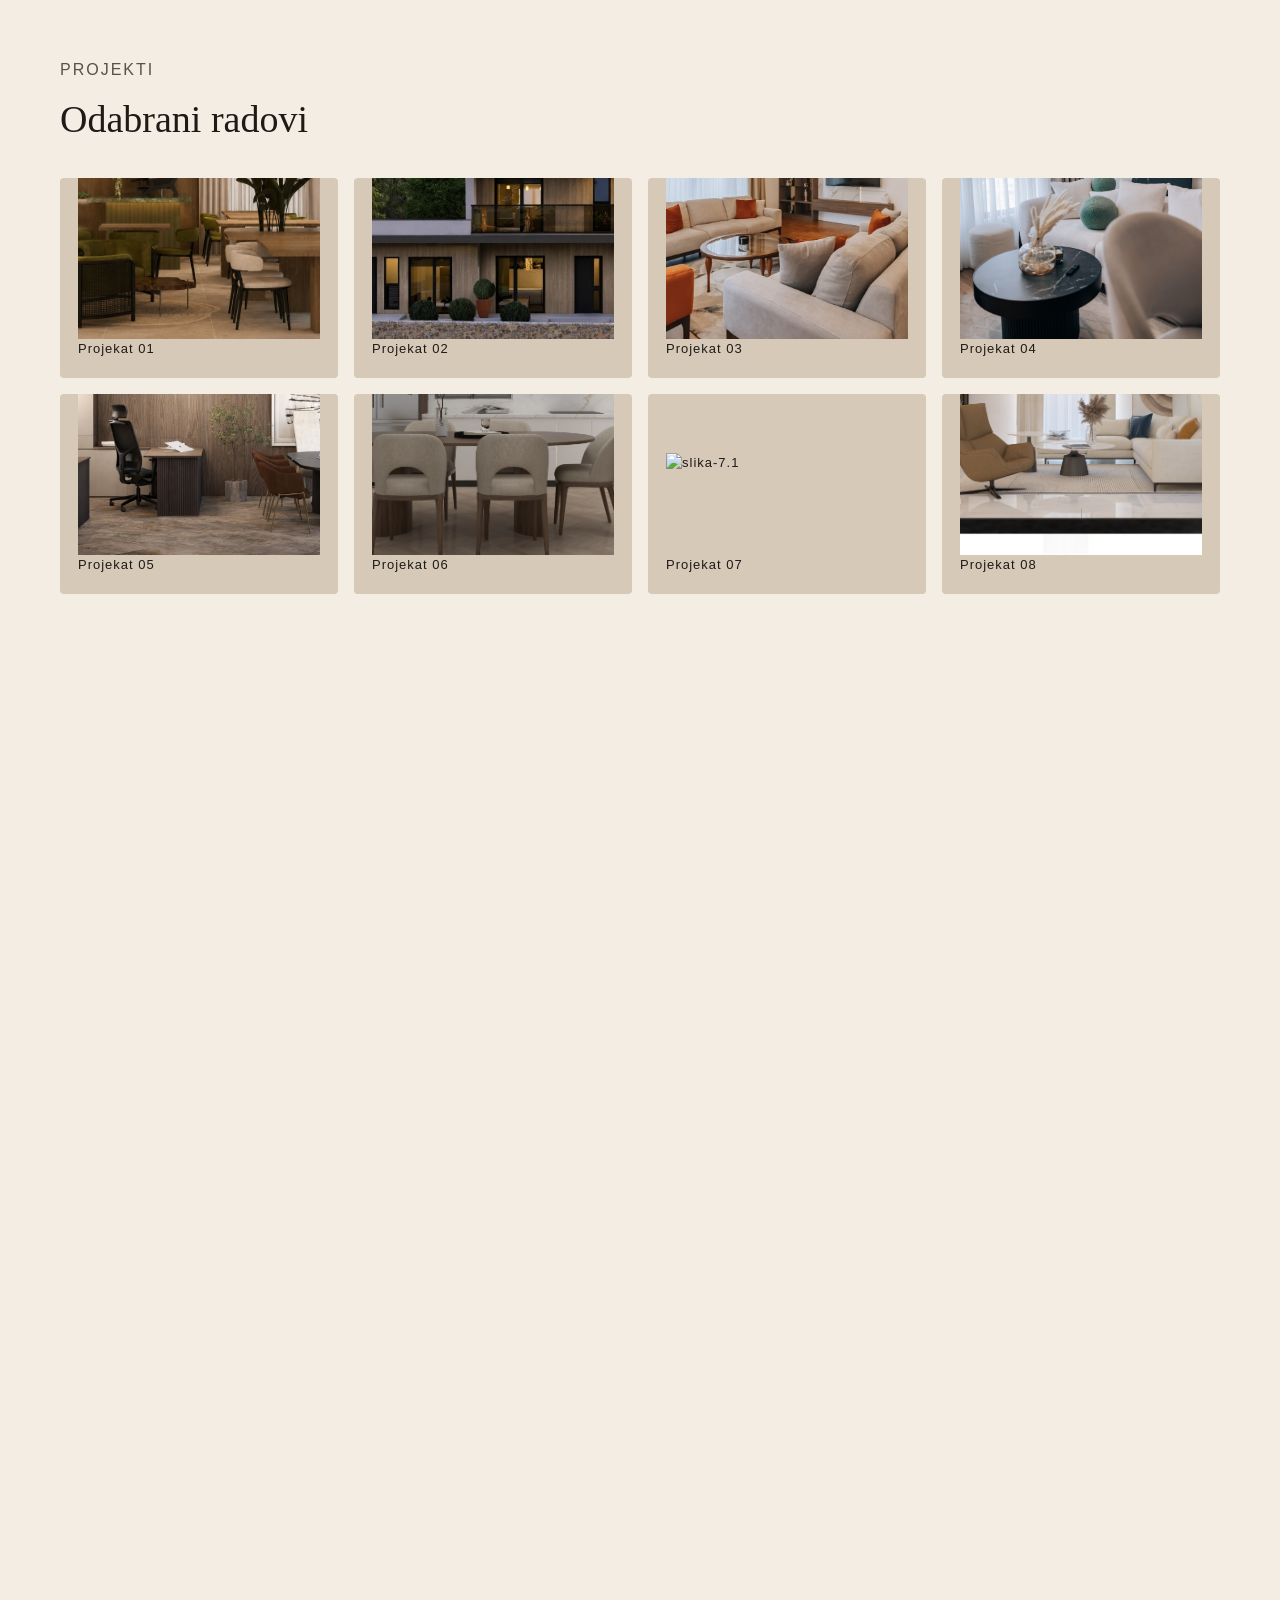
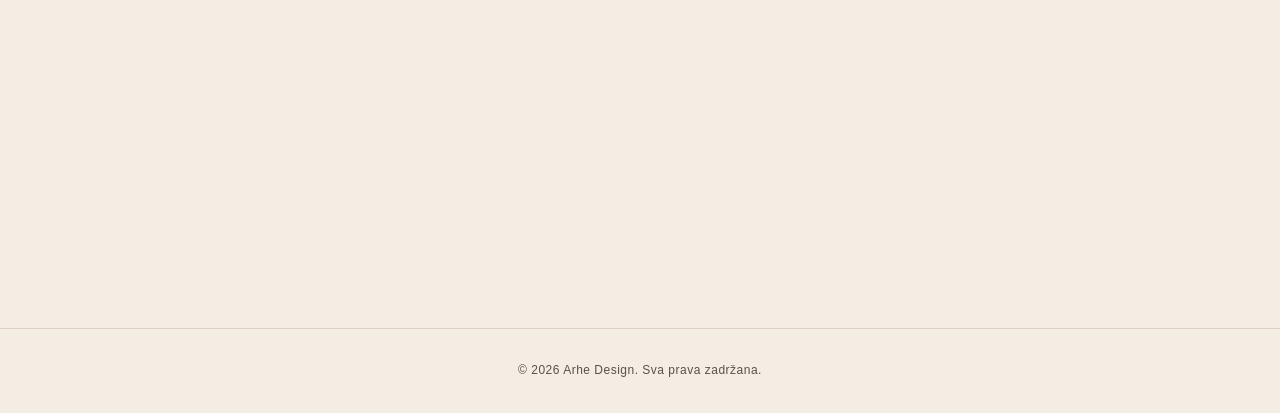
==== commit 5259b46b: "Update" ====
--- a/index.html
+++ b/index.html
@@ -90,8 +90,36 @@
                 </div>
             Projekat 04</span>
           </a>
-        <a href="projekat-05.html" class="card"><span>Projekat 05</span></a>
-        <a href="projekat-06.html" class="card"><span>Projekat 06</span></a>
+        <a href="projekat-05.html" class="card">
+          <span>
+            <div class="person-img-wrap">
+              <img src="images/slika5.1.jpg" alt="slika-5.1">
+            </div>
+          Projekat 05</span>
+        </a>
+        <a href="projekat-06.html" class="card">
+          <span>
+            <div class="person-img-wrap">
+              <img src="images/slika6.1.jpg" alt="slika-6.1">
+              </div>
+          Projekat 06</span>
+        </a>
+        <a href="projekat-07.html" class="card">
+          <span>
+            <div class="person-img-wrap">
+              <img src="images/slika7.1.jpg" alt="slika-7.1">
+            </div>
+          Projekat 07</span>
+          </a>
+        <a href="projekat-08.html" class="card">
+          <span>
+            <div class="person-img-wrap">
+              <img src="images/slika8.1.jpg" alt="slika-8.1">
+            </div>
+          Projekat 08</span>
+          </a>
+        <!-- <a href="projekat-09.html" class="card"><span>Projekat 09</span></a>
+        <a href="projekat-10.html" class="card"><span>Projekat 10</span></a> -->
       </div>
     </div>
   </section>
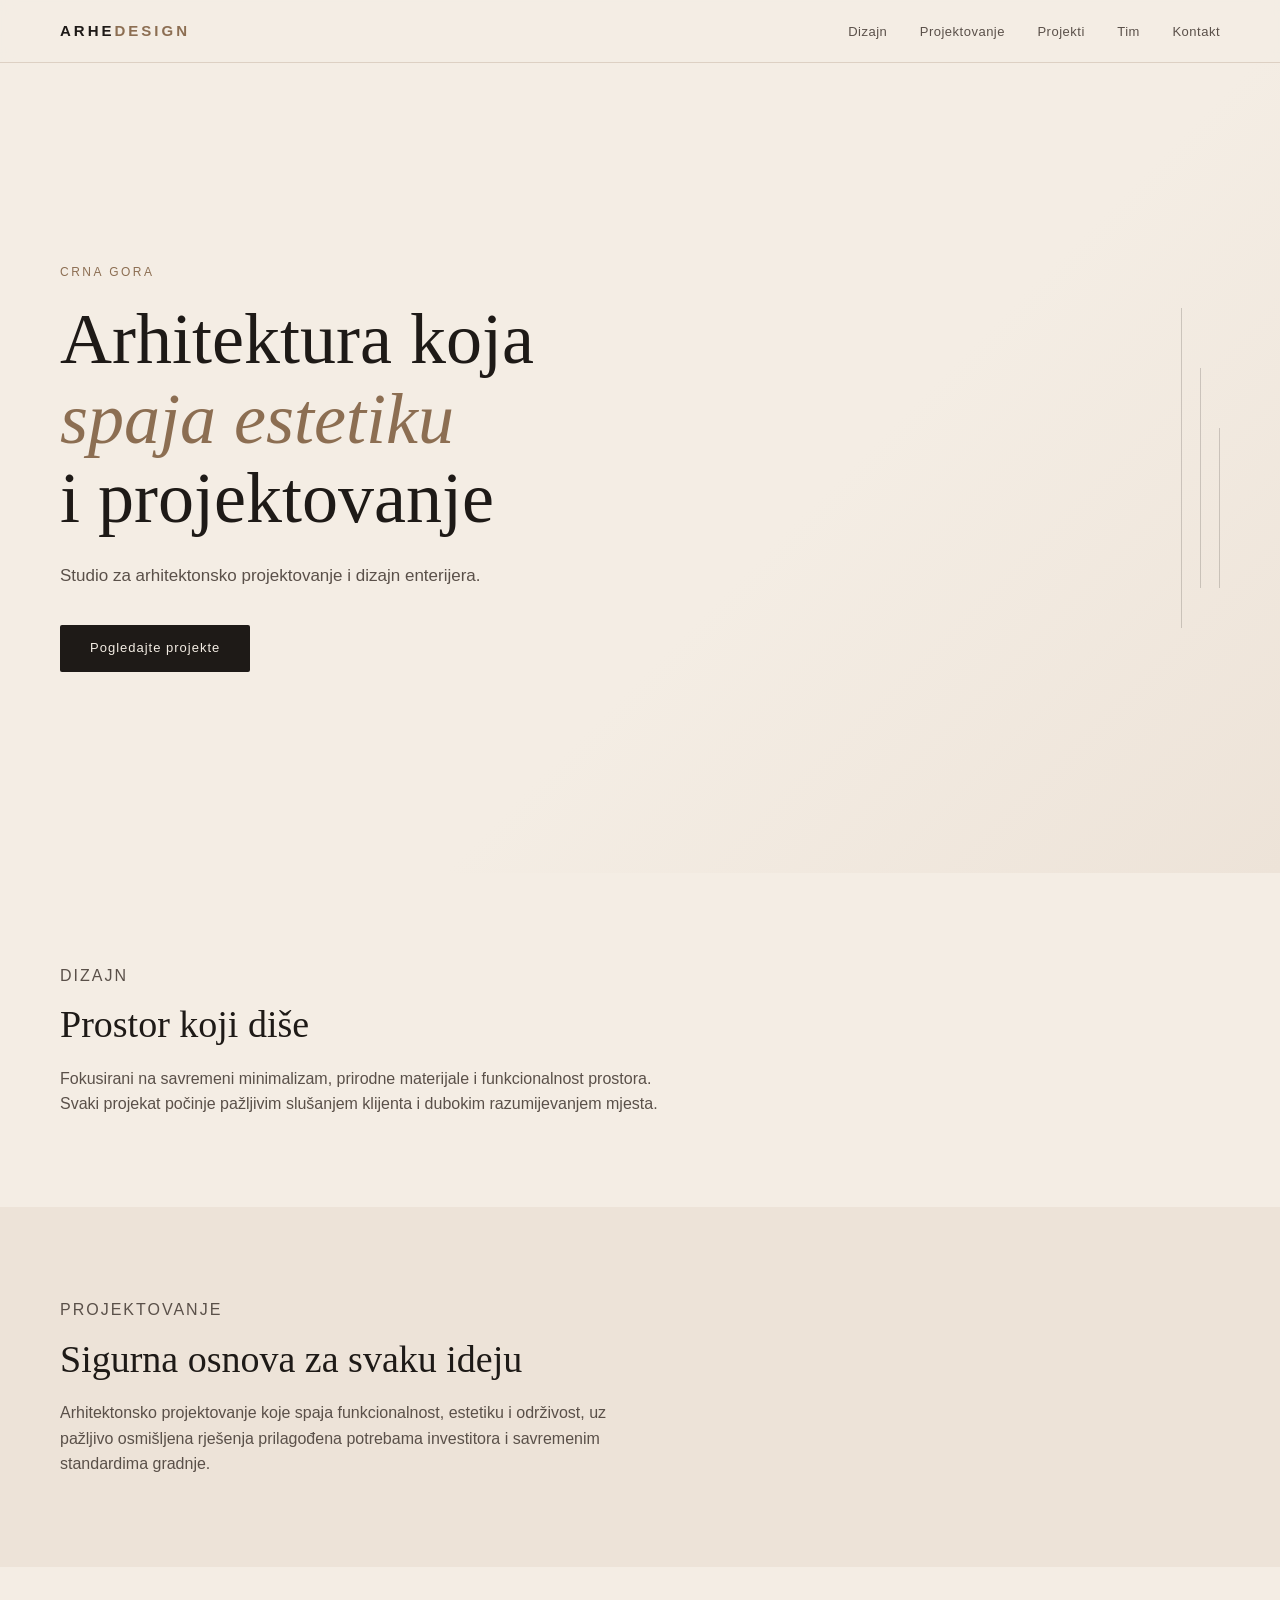
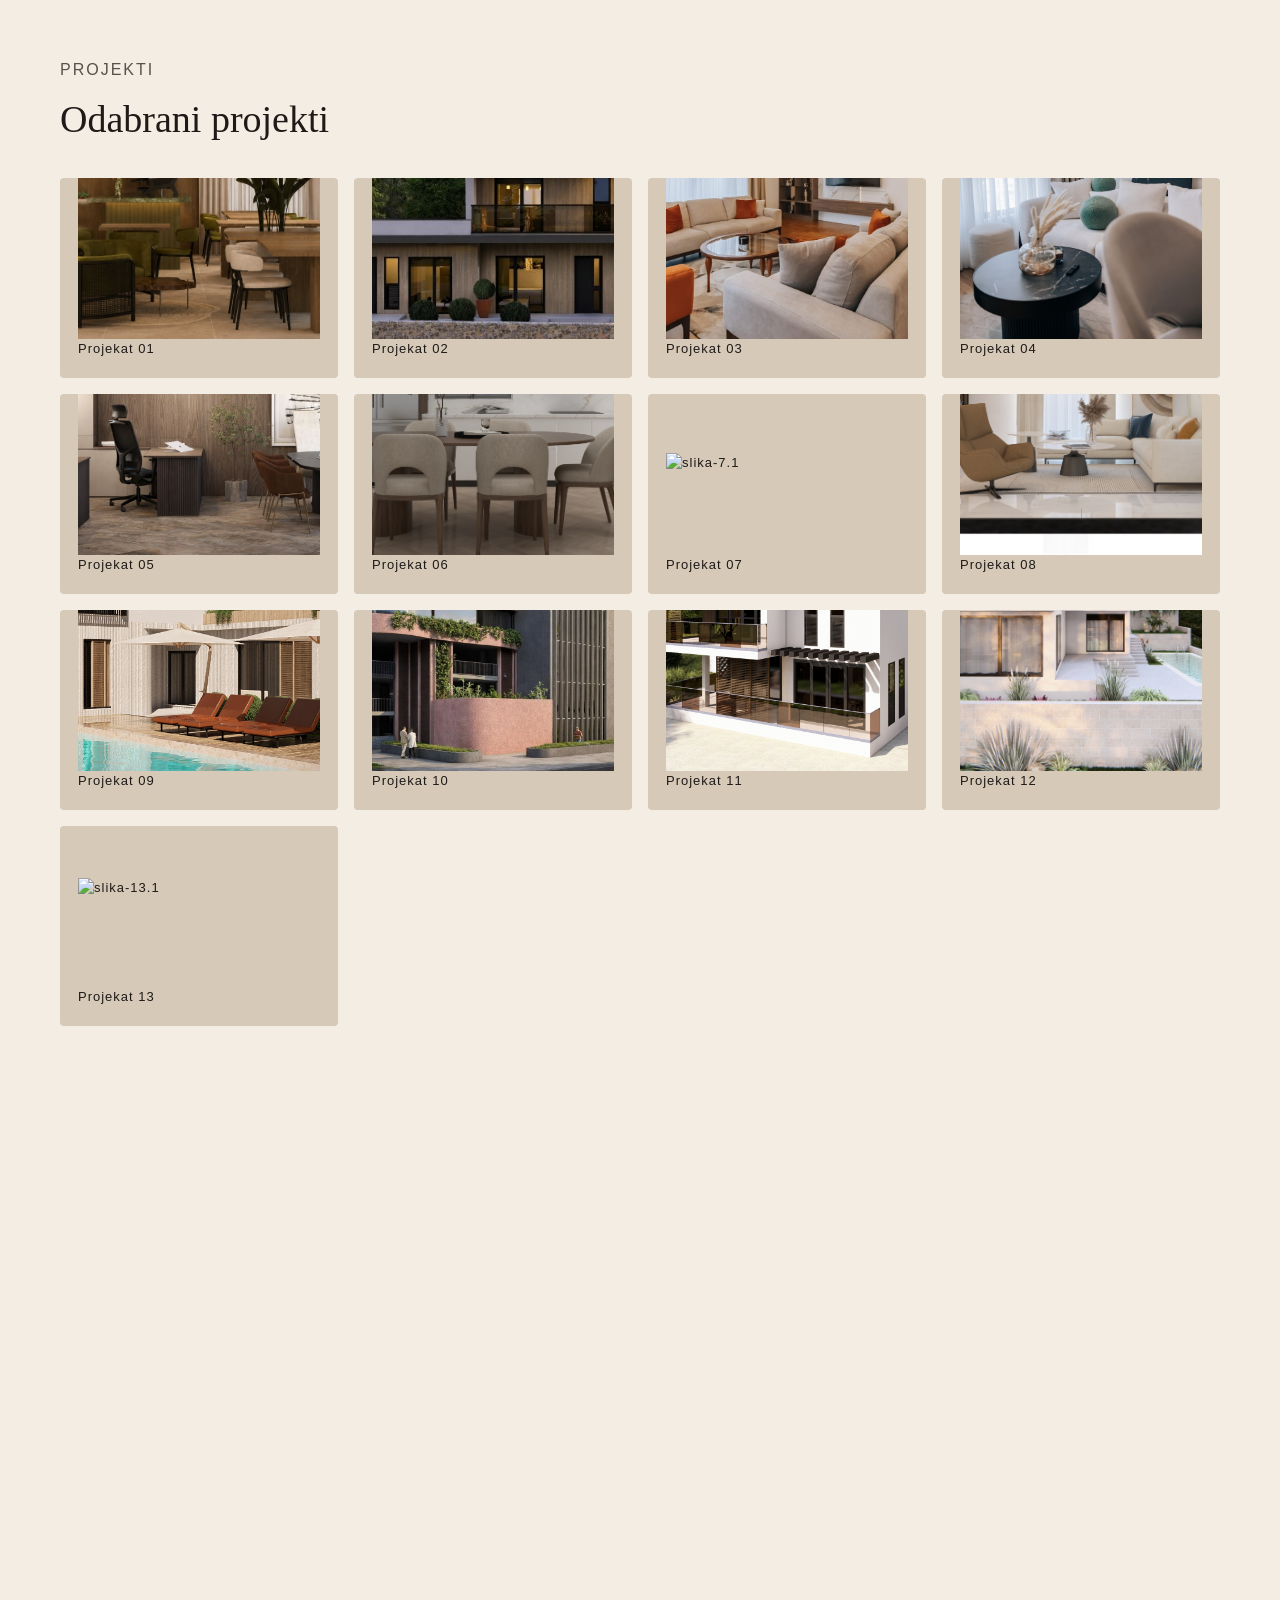
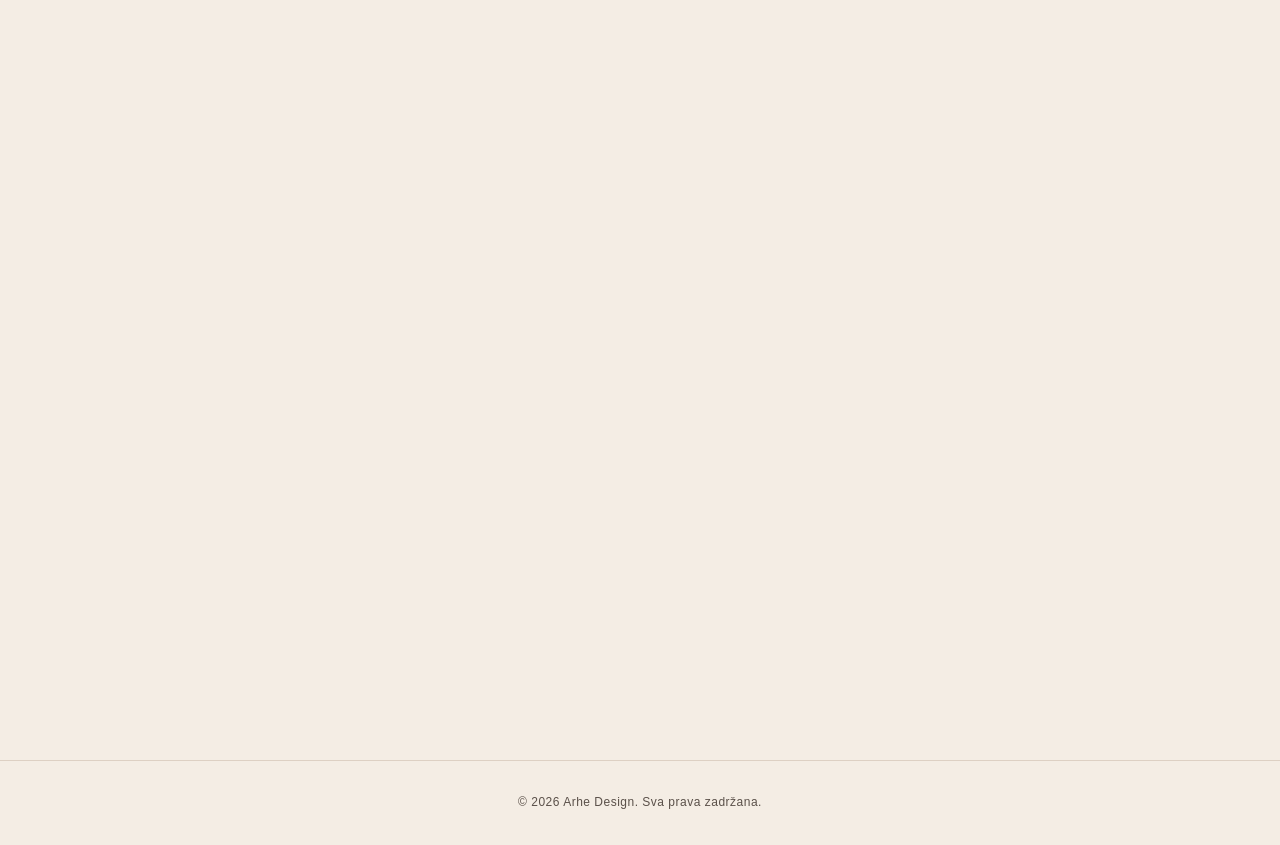
==== commit 64555018: "Projects added" ====
--- a/index.html
+++ b/index.html
@@ -57,7 +57,7 @@
   <section id="projects" class="section reveal">
     <div class="section-inner">
       <p class="label">Projekti</p>
-      <h2>Odabrani radovi</h2>
+      <h2>Odabrani projekti</h2>
       <div class="grid">
         <a href="projekat-01.html" class="card">
             <span>
@@ -117,6 +117,41 @@
               <img src="images/slika8.1.jpg" alt="slika-8.1">
             </div>
           Projekat 08</span>
+          </a>
+          <a href="projekat-09.html" class="card">
+          <span>
+            <div class="person-img-wrap">
+              <img src="images/slika9.1.jpg" alt="slika-9.1">
+            </div>
+          Projekat 09</span>
+          </a>
+          <a href="projekat-10.html" class="card">
+          <span>
+            <div class="person-img-wrap">
+              <img src="images/slika10.1.jpg" alt="slika-10.1">
+            </div>
+          Projekat 10</span>
+          </a>
+          <a href="projekat-10.html" class="card">
+          <span>
+            <div class="person-img-wrap">
+              <img src="images/slika11.1.jpg" alt="slika-11.1">
+            </div>
+          Projekat 11</span>
+          </a>
+          <a href="projekat-12.html" class="card">
+          <span>
+            <div class="person-img-wrap">
+              <img src="images/slika12.1.jpg" alt="slika-12.1">
+            </div>
+          Projekat 12</span>
+          </a>
+          <a href="projekat-13.html" class="card">
+          <span>
+            <div class="person-img-wrap">
+              <img src="images/slika13.1.jpg" alt="slika-13.1">
+            </div>
+          Projekat 13</span>
           </a>
         <!-- <a href="projekat-09.html" class="card"><span>Projekat 09</span></a>
         <a href="projekat-10.html" class="card"><span>Projekat 10</span></a> -->
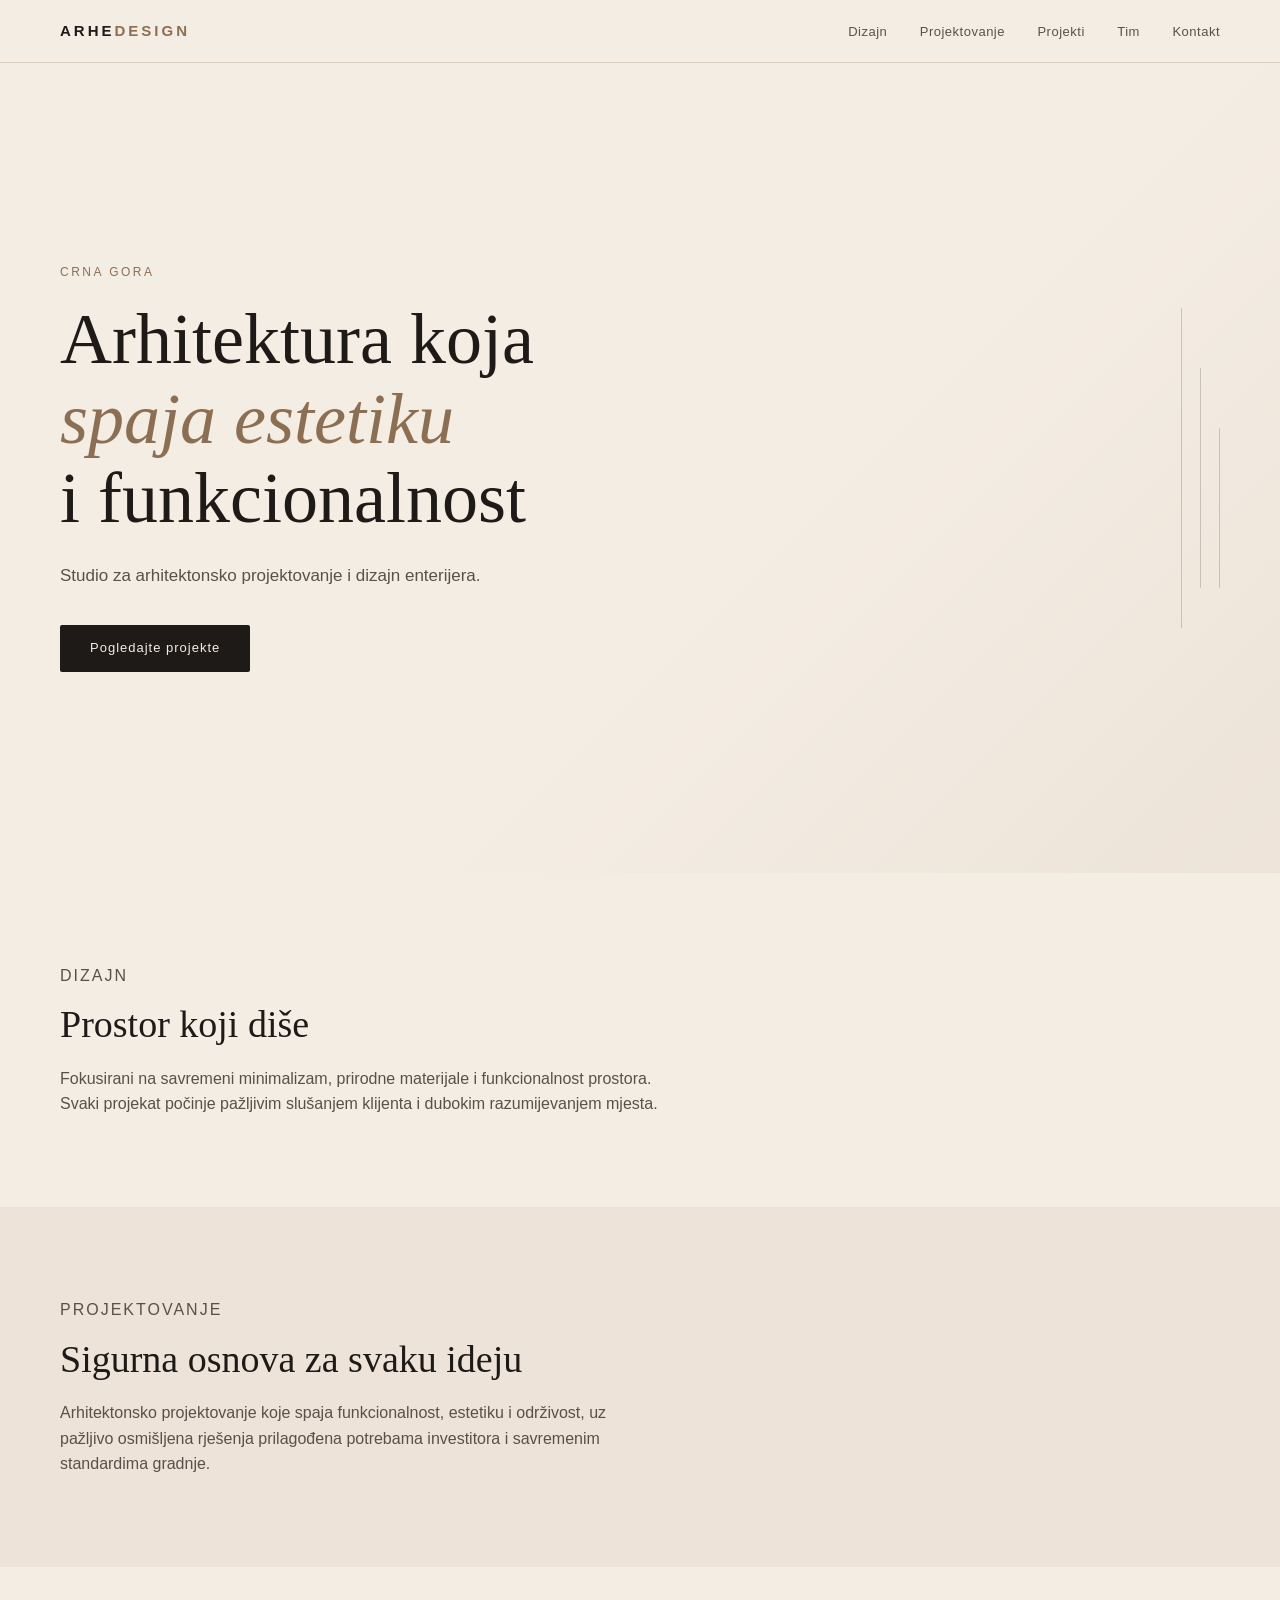
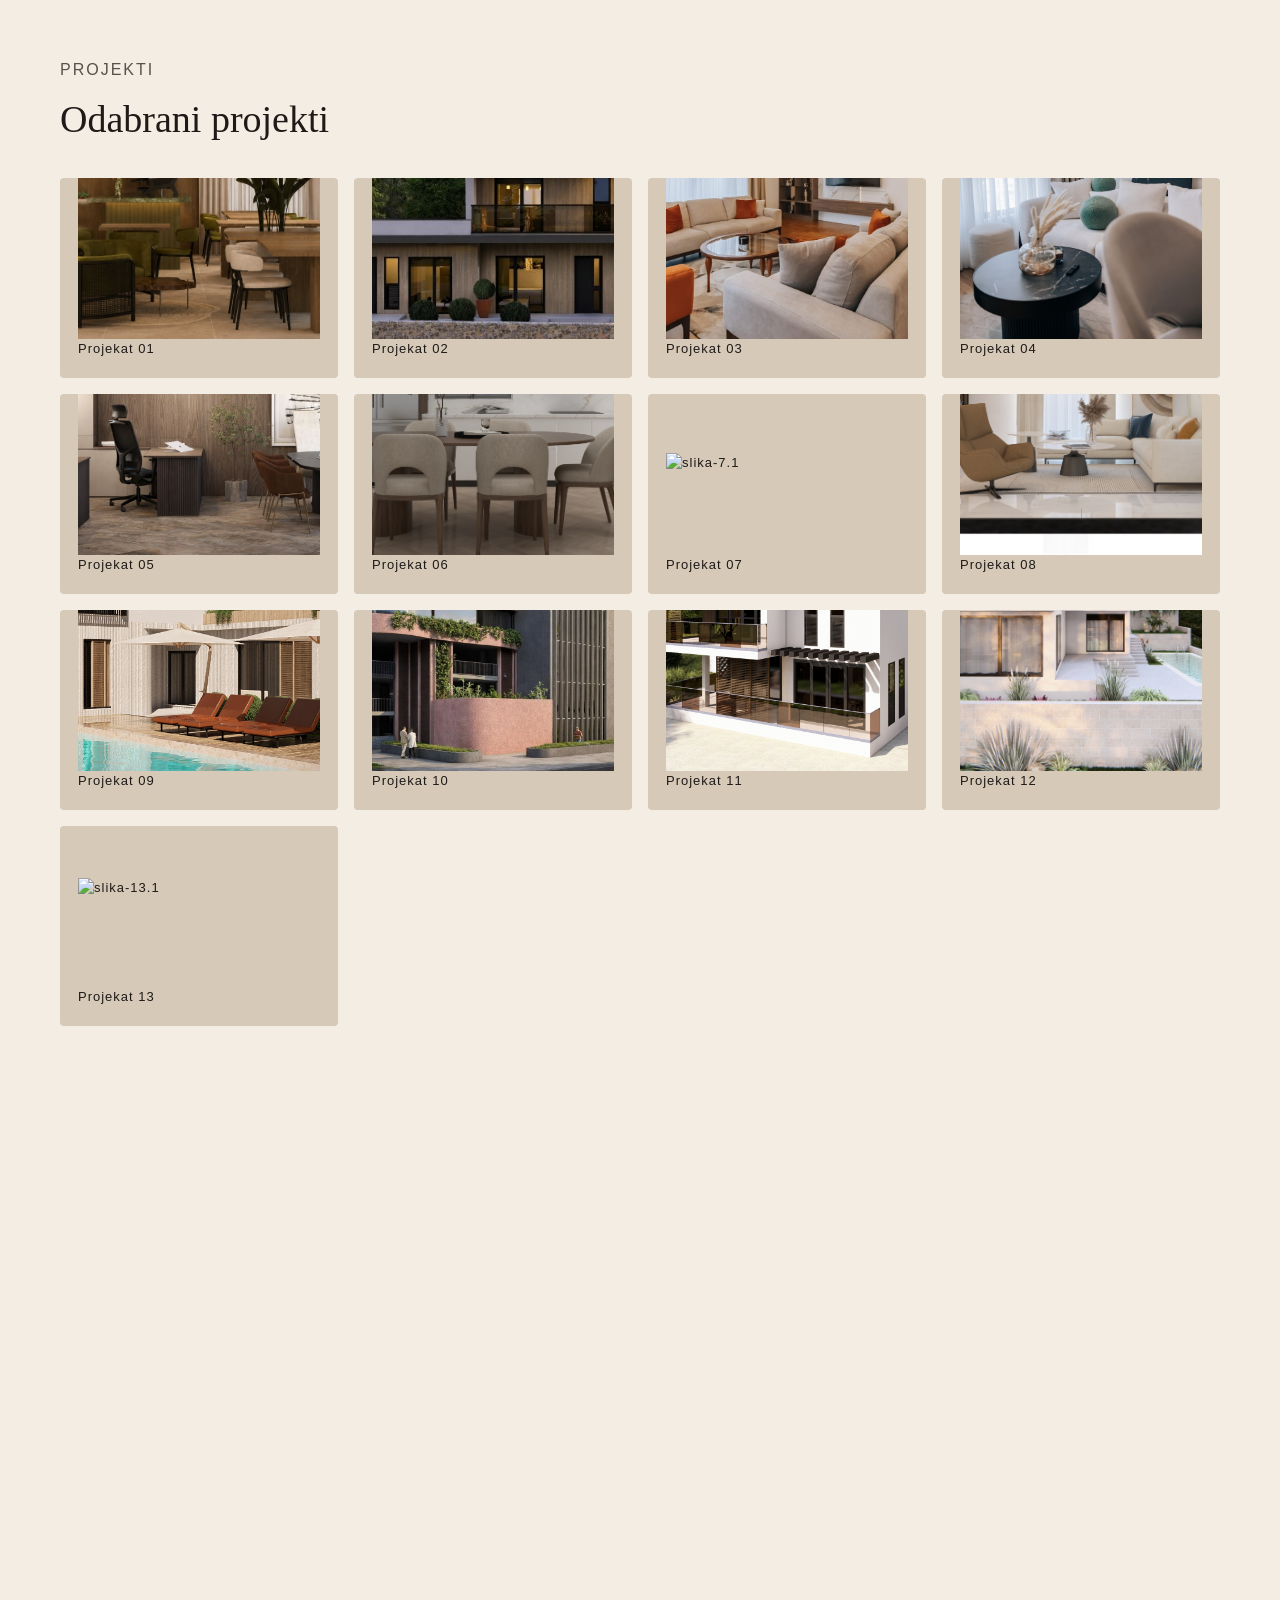
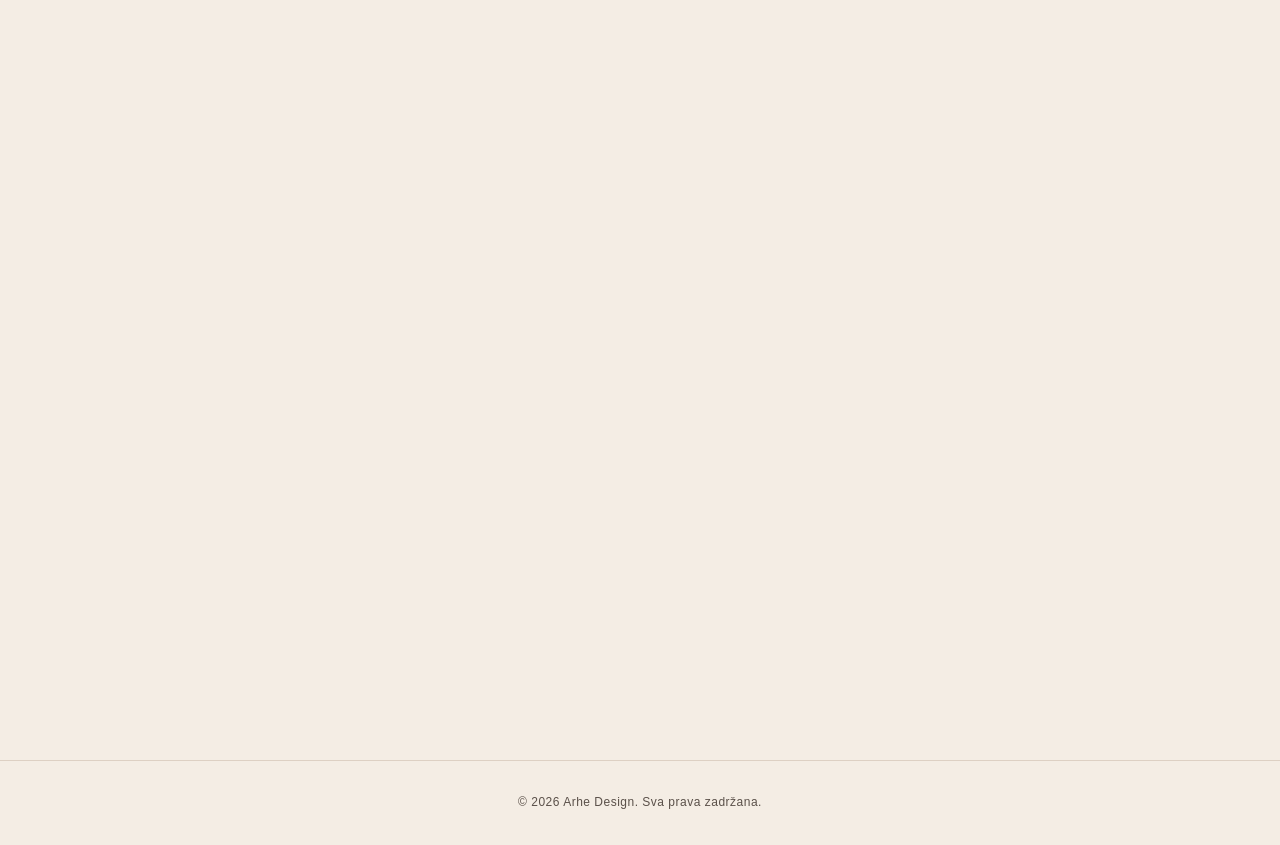
==== commit 0b0fd911: "Changes" ====
--- a/index.html
+++ b/index.html
@@ -26,7 +26,7 @@
   <section class="hero">
     <div class="hero-inner">
       <p class="eyebrow">Crna Gora</p>
-      <h1>Arhitektura koja<br><em>spaja estetiku</em><br>i projektovanje</h1>
+      <h1>Arhitektura koja<br><em>spaja estetiku</em><br>i funkcionalnost</h1> 
       <p class="hero-sub">Studio za arhitektonsko projektovanje i dizajn enterijera.</p>
       <a href="#projects" class="btn">Pogledajte projekte</a>
     </div>
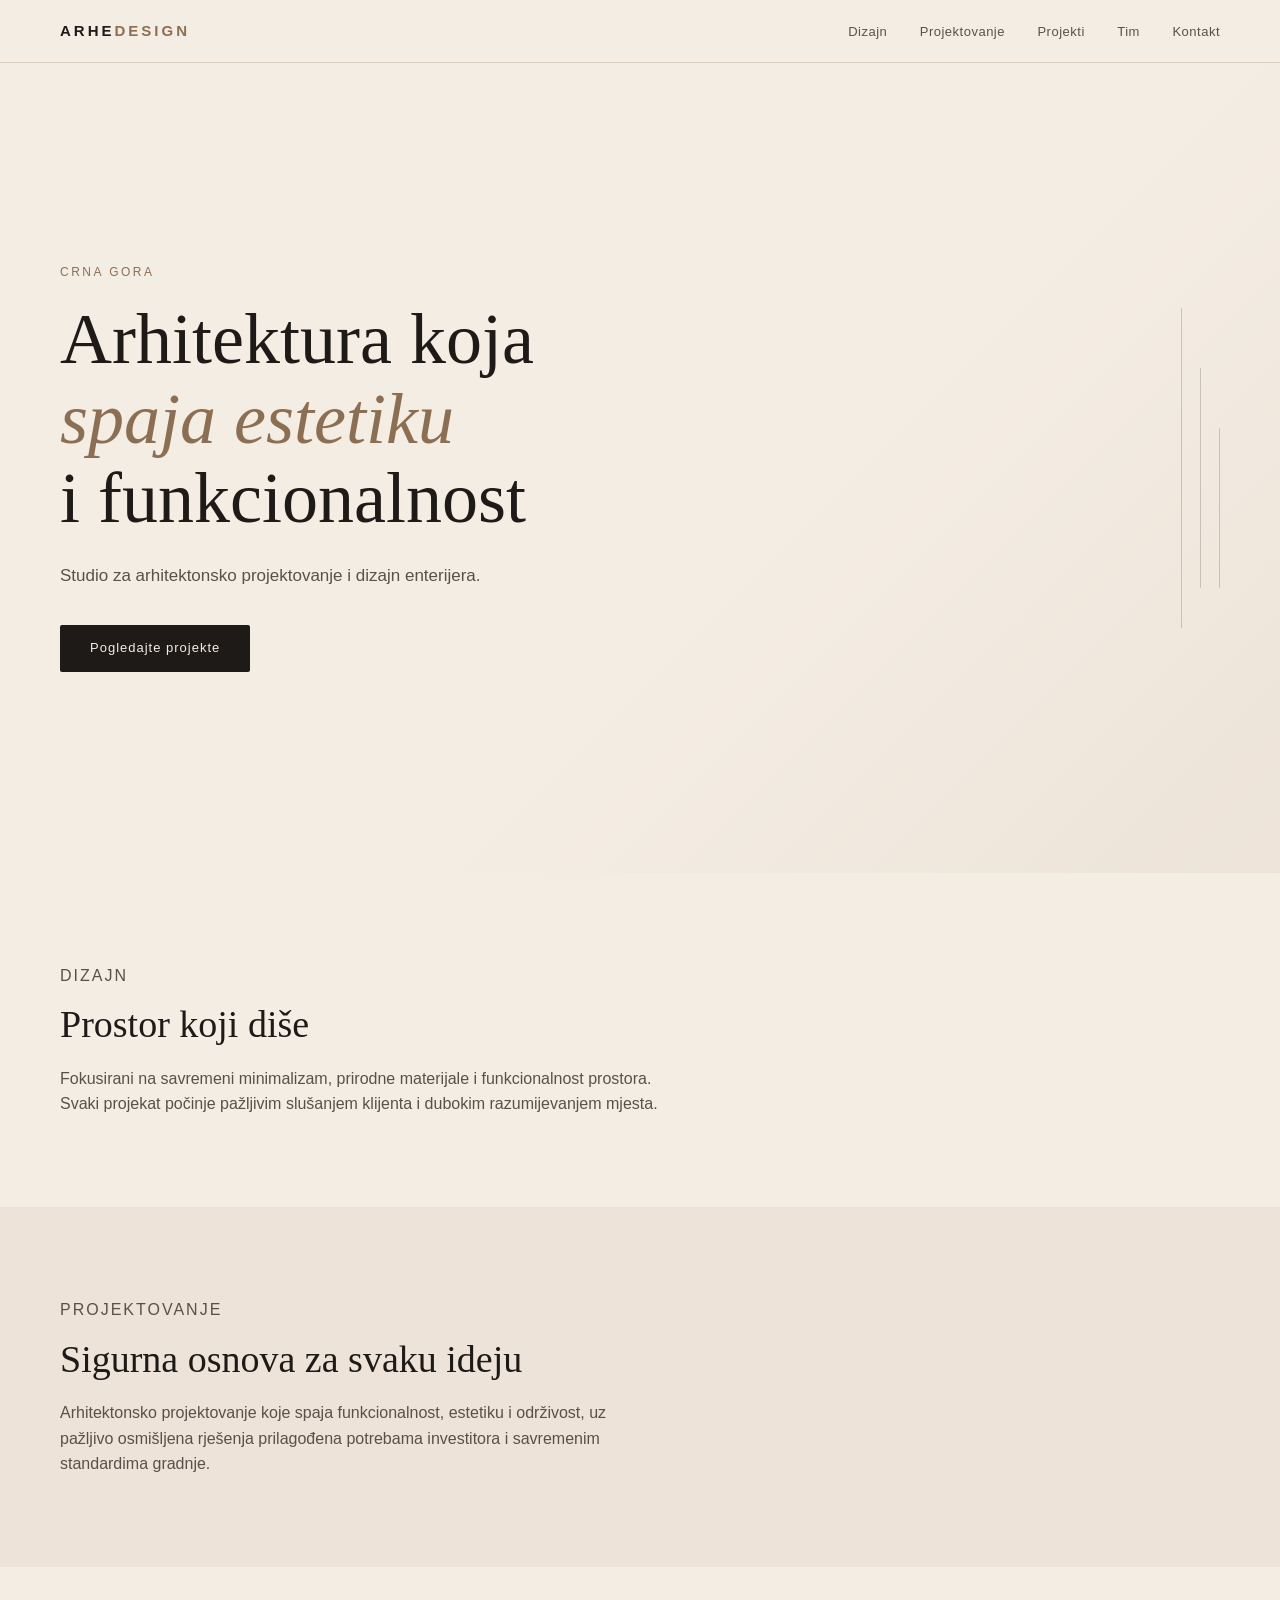
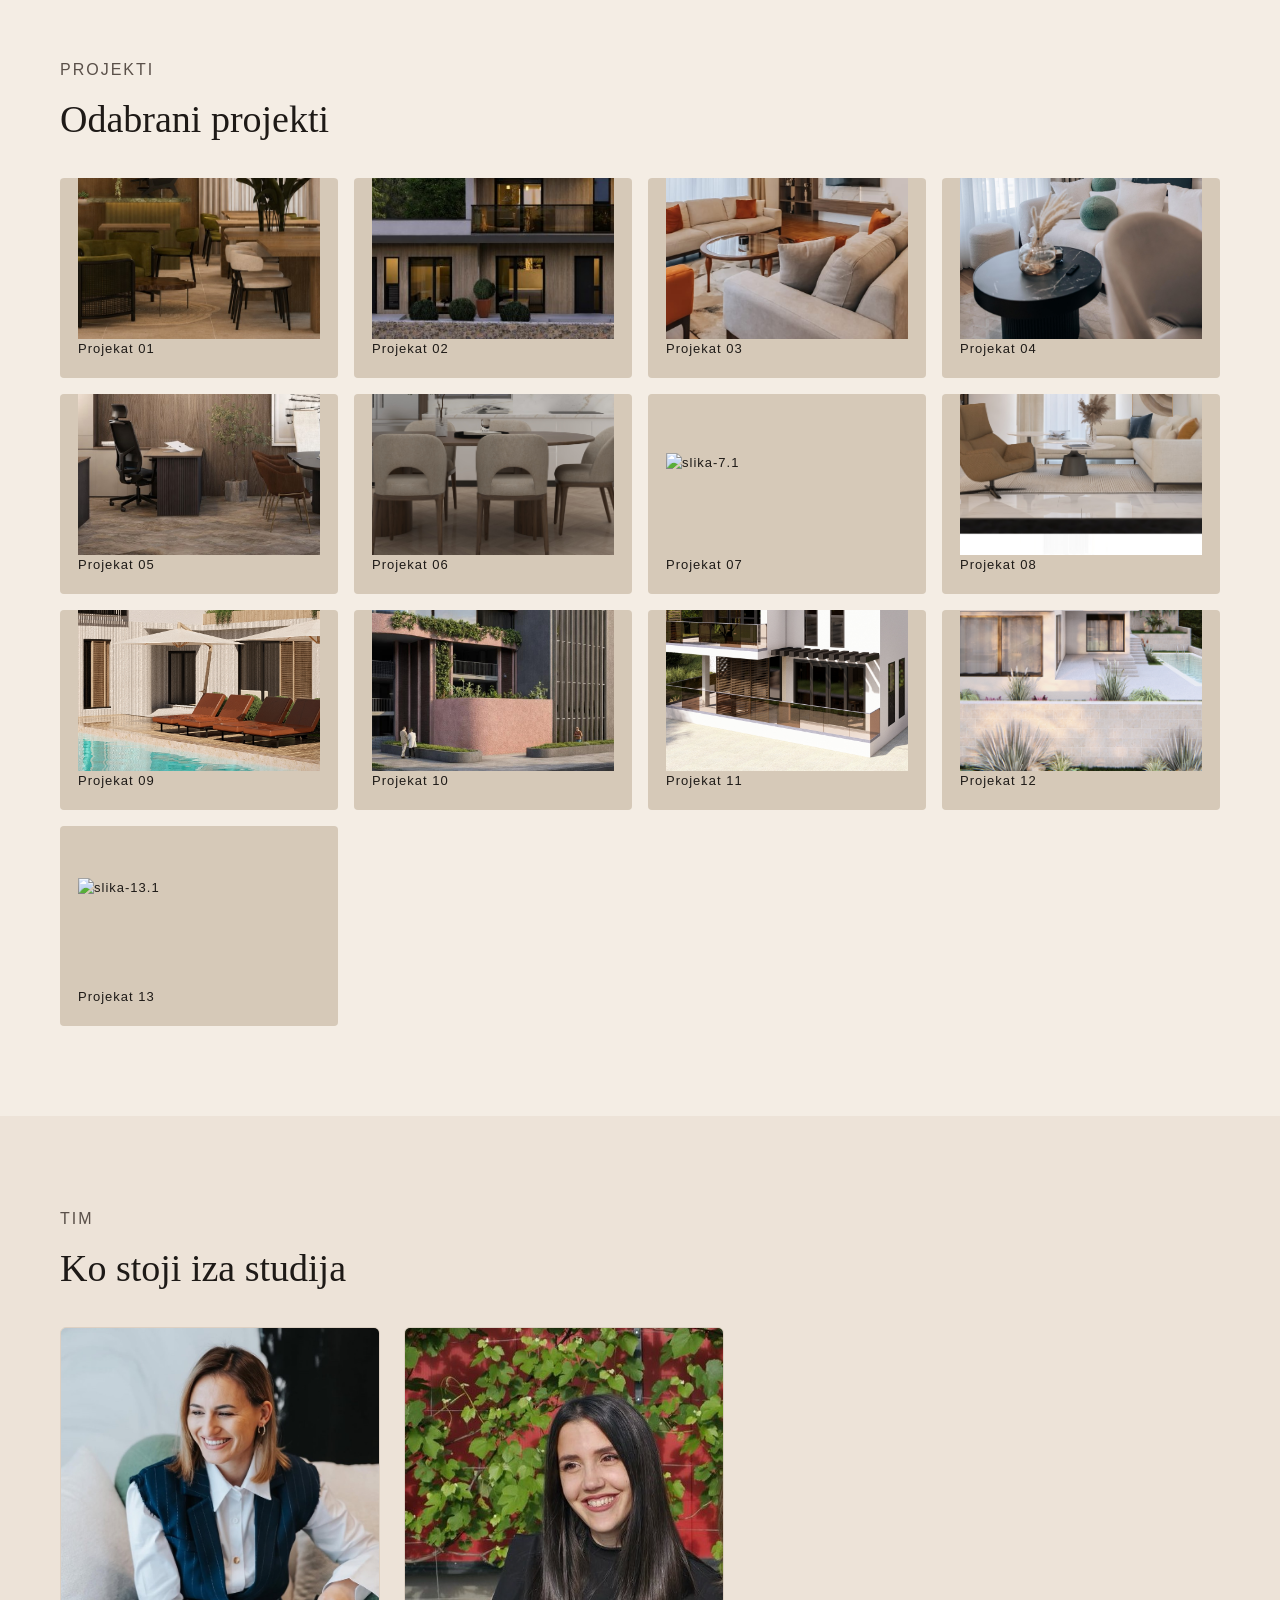
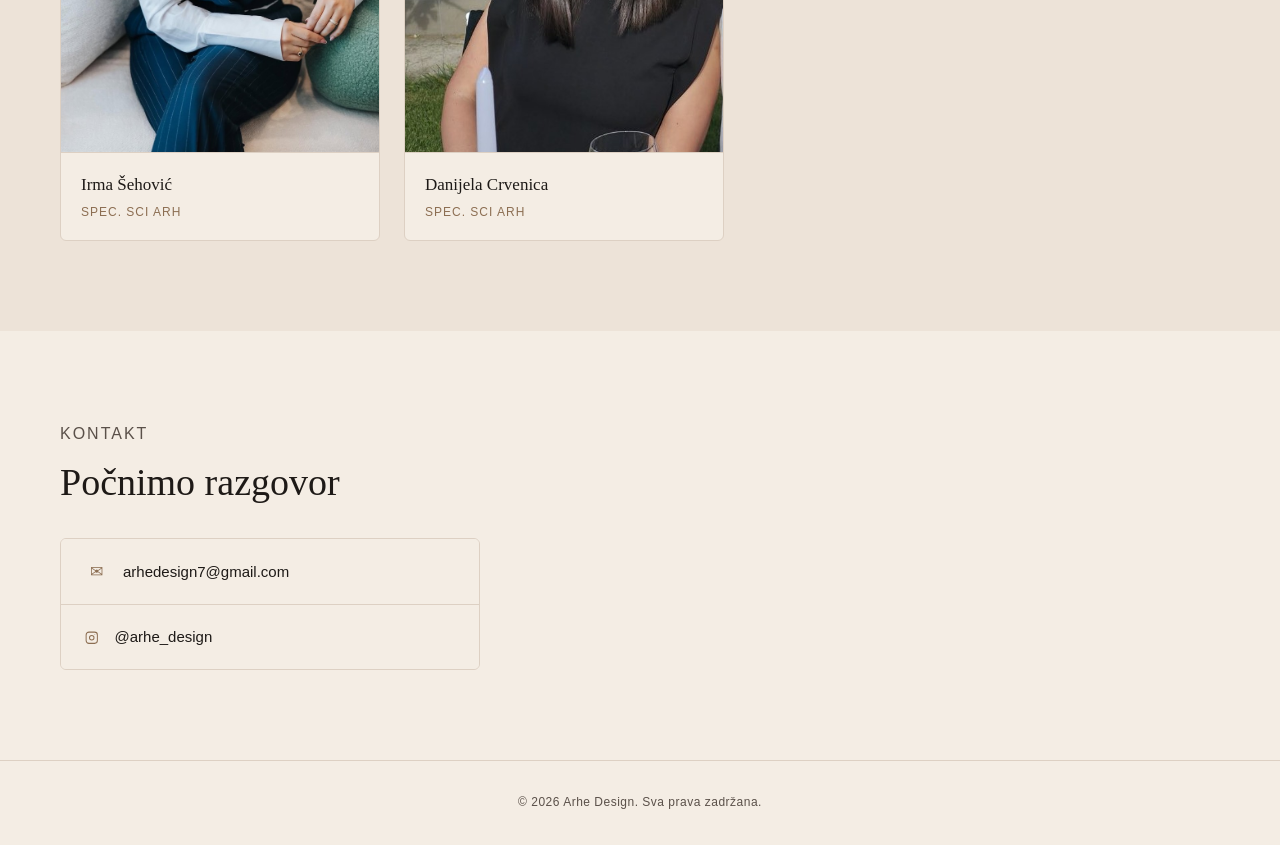
==== commit 962fd664: "Changes" ====
--- a/index.html
+++ b/index.html
@@ -132,7 +132,7 @@
             </div>
           Projekat 10</span>
           </a>
-          <a href="projekat-10.html" class="card">
+          <a href="projekat-11.html" class="card">
           <span>
             <div class="person-img-wrap">
               <img src="images/slika11.1.jpg" alt="slika-11.1">
